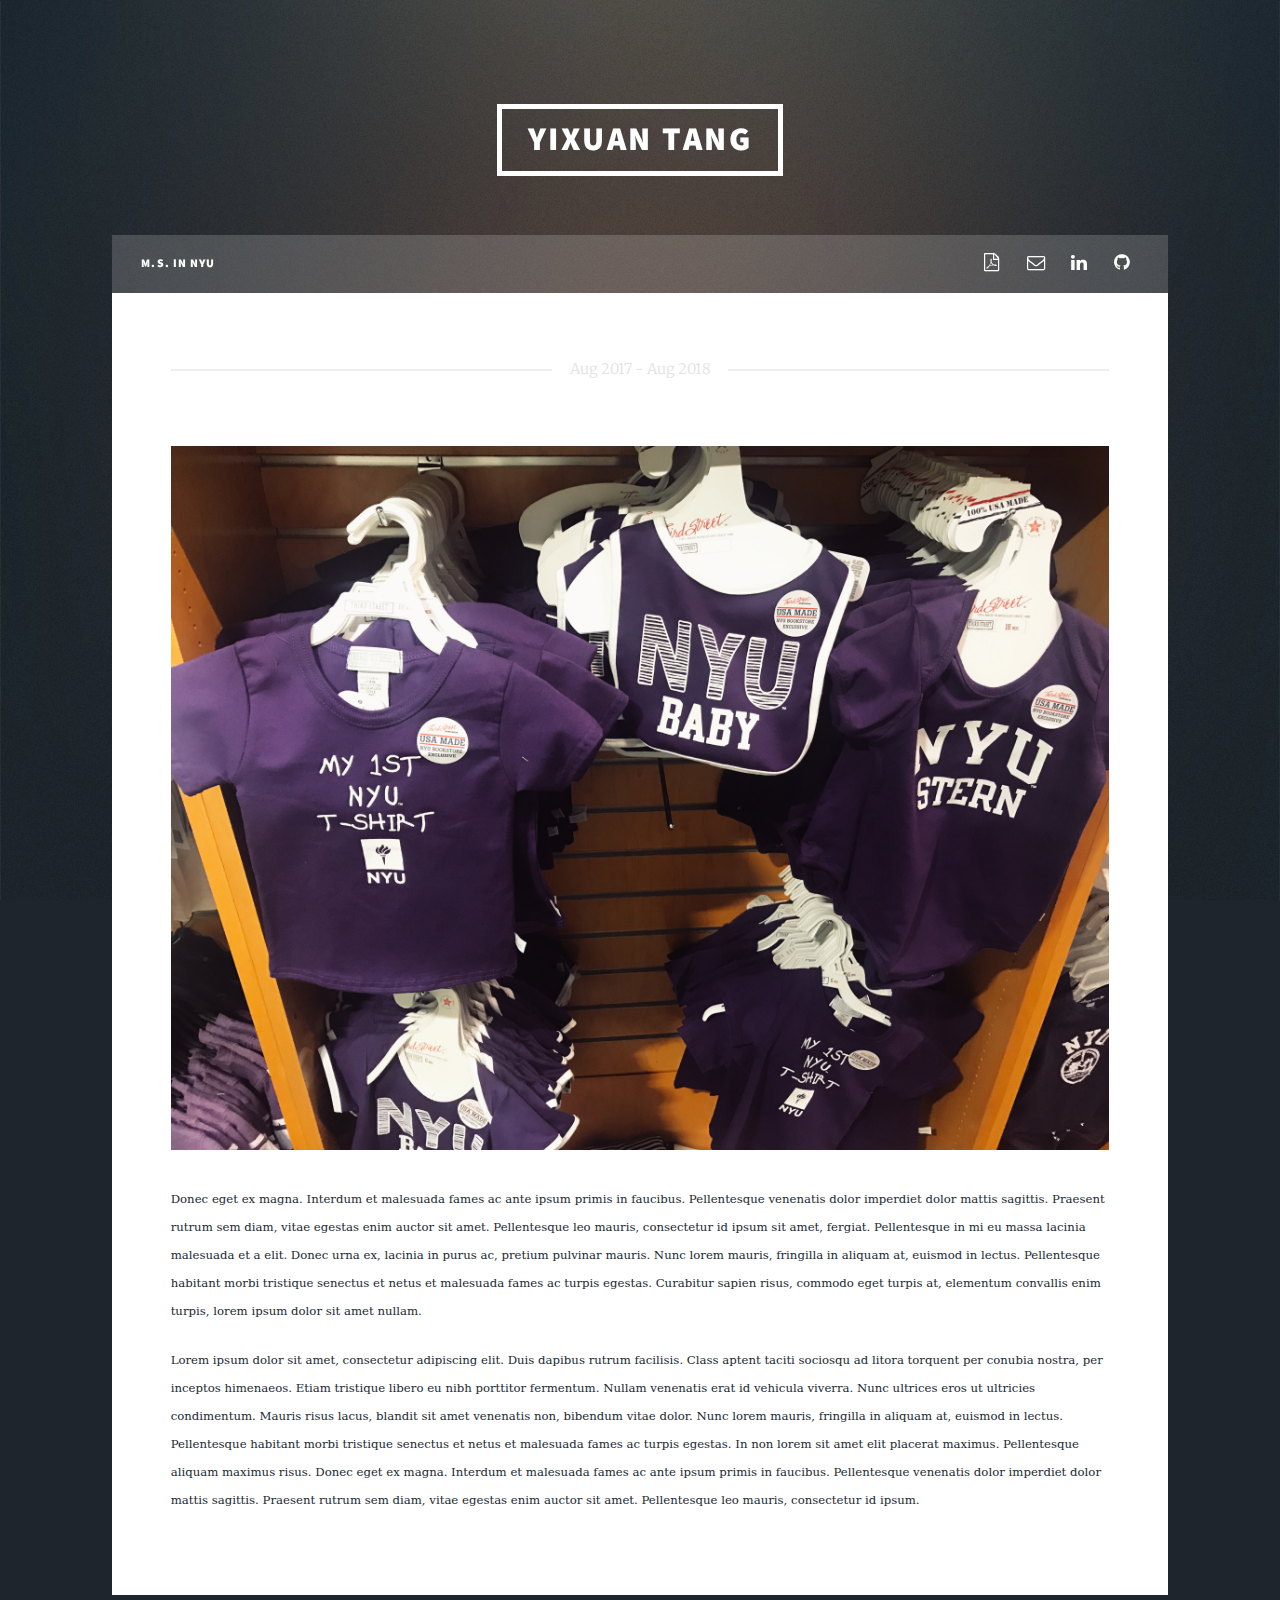
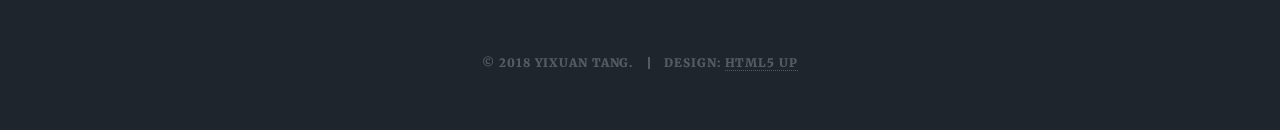
==== generic.html @ 7e92bbf5 "Jun Version Web" ====
<!DOCTYPE HTML>
<!--
	Massively by HTML5 UP
	html5up.net | @ajlkn
	Free for personal and commercial use under the CCA 3.0 license (html5up.net/license)
-->
<html>
	<head>
		<title>TYX MSinNYU Info</title>
		<meta charset="utf-8" />
		<meta name="viewport" content="width=device-width, initial-scale=1, user-scalable=no" />
		<link rel="stylesheet" href="assets/css/main.css" />
		<noscript><link rel="stylesheet" href="assets/css/noscript.css" /></noscript>
	</head>
	<body class="is-preload">

		<!-- Wrapper -->
			<div id="wrapper">

				<!-- Header -->
					<header id="header">
						<a href="index.html" class="logo">YIXUAN TANG</a>
					</header>

				<!-- Nav -->
					<nav id="nav">
						<ul class="links">
							<li><a href="http://cusp.nyu.edu/masters-degree/">M.S. in NYU</a></li>
							<!--http://www.scau.edu.cn-->
						</ul>
						<ul class="icons">
							<li><a href="resume" class="icon fa-file-pdf-o"><span class="label">Resume</span></a></li>
							<li><a href="#" class="icon alt fa-envelope-o"><span class="label">Email</span></a></li>
							<li><a href="#" class="icon alt fa-linkedin"><span class="label">Linkedin</span></a></li>
							<li><a href="#" class="icon alt fa-github"><span class="label">GitHub</span></a></li>
						</ul>
					</nav>

				<!-- Main -->
					<div id="main">

						<!-- Post -->
							<section class="post">
								<header class="major">
									<span class="date">Aug 2017 - Aug 2018</span>
								</header>
								<div class="image main"><img src="images/nyu.jpg" alt="" /></div>
								<p>Donec eget ex magna. Interdum et malesuada fames ac ante ipsum primis in faucibus. Pellentesque venenatis dolor imperdiet dolor mattis sagittis. Praesent rutrum sem diam, vitae egestas enim auctor sit amet. Pellentesque leo mauris, consectetur id ipsum sit amet, fergiat. Pellentesque in mi eu massa lacinia malesuada et a elit. Donec urna ex, lacinia in purus ac, pretium pulvinar mauris. Nunc lorem mauris, fringilla in aliquam at, euismod in lectus. Pellentesque habitant morbi tristique senectus et netus et malesuada fames ac turpis egestas. Curabitur sapien risus, commodo eget turpis at, elementum convallis enim turpis, lorem ipsum dolor sit amet nullam.</p>
								<p>Lorem ipsum dolor sit amet, consectetur adipiscing elit. Duis dapibus rutrum facilisis. Class aptent taciti sociosqu ad litora torquent per conubia nostra, per inceptos himenaeos. Etiam tristique libero eu nibh porttitor fermentum. Nullam venenatis erat id vehicula viverra. Nunc ultrices eros ut ultricies condimentum. Mauris risus lacus, blandit sit amet venenatis non, bibendum vitae dolor. Nunc lorem mauris, fringilla in aliquam at, euismod in lectus. Pellentesque habitant morbi tristique senectus et netus et malesuada fames ac turpis egestas. In non lorem sit amet elit placerat maximus. Pellentesque aliquam maximus risus. Donec eget ex magna. Interdum et malesuada fames ac ante ipsum primis in faucibus. Pellentesque venenatis dolor imperdiet dolor mattis sagittis. Praesent rutrum sem diam, vitae egestas enim auctor sit amet. Pellentesque leo mauris, consectetur id ipsum.</p>
							</section>

					</div>

				<!-- Copyright -->
					<div id="copyright">
						<ul><li>&copy; 2018 Yixuan Tang. </li><li>Design: <a href="https://html5up.net">HTML5 UP</a></li></ul>
					</div>

			</div>

		<!-- Scripts -->
			<script src="assets/js/jquery.min.js"></script>
			<script src="assets/js/jquery.scrollex.min.js"></script>
			<script src="assets/js/jquery.scrolly.min.js"></script>
			<script src="assets/js/browser.min.js"></script>
			<script src="assets/js/breakpoints.min.js"></script>
			<script src="assets/js/util.js"></script>
			<script src="assets/js/main.js"></script>

	</body>
</html>
---- assets/css/main.css ----
@import url(font-awesome.min.css);
@import url("https://fonts.googleapis.com/css?family=Merriweather:300,700,300italic,700italic|Source+Sans+Pro:900");

/*
	Massively by HTML5 UP
	html5up.net | @ajlkn
	Free for personal and commercial use under the CCA 3.0 license (html5up.net/license)
*/

html, body, div, span, applet, object,
iframe, h1, h2, h3, h4, h5, h6, p, blockquote,
pre, a, abbr, acronym, address, big, cite,
code, del, dfn, em, img, ins, kbd, q, s, samp,
small, strike, strong, sub, sup, tt, var, b,
u, i, center, dl, dt, dd, ol, ul, li, fieldset,
form, label, legend, table, caption, tbody,
tfoot, thead, tr, th, td, article, aside,
canvas, details, embed, figure, figcaption,
footer, header, hgroup, menu, nav, output, ruby,
section, summary, time, mark, audio, video {
	margin: 0;
	padding: 0;
	border: 0;
	font-size: 100%;
	font: inherit;
	vertical-align: baseline;}

article, aside, details, figcaption, figure,
footer, header, hgroup, menu, nav, section {
	display: block;}

body {
	line-height: 1;
}

ol, ul {
	list-style: none;
}

blockquote, q {
	quotes: none;
}

	blockquote:before, blockquote:after, q:before, q:after {
		content: '';
		content: none;
	}

table {
	border-collapse: collapse;
	border-spacing: 0;
}

body {
	-webkit-text-size-adjust: none;
}

mark {
	background-color: transparent;
	color: inherit;
}

input::-moz-focus-inner {
	border: 0;
	padding: 0;
}

input, select, textarea {
	-moz-appearance: none;
	-webkit-appearance: none;
	-ms-appearance: none;
	appearance: none;
}

/* Basic */

	@-ms-viewport {
		width: device-width;
	}

	body {
		-ms-overflow-style: scrollbar;
	}

	@media screen and (max-width: 480px) {

		html, body {
			min-width: 320px;
		}

	}

	html {
		box-sizing: border-box;
	}

	*, *:before, *:after {
		box-sizing: inherit;
	}

	body {
		background-color: #1e252d;
	}

		body.is-preload *, body.is-preload *:before, body.is-preload *:after {
			-moz-animation: none !important;
			-webkit-animation: none !important;
			-ms-animation: none !important;
			animation: none !important;
			-moz-transition: none !important;
			-webkit-transition: none !important;
			-ms-transition: none !important;
			transition: none !important;
		}

/* Type */

	html {
		font-size: 16pt;
	}

		@media screen and (max-width: 1680px) {

			html {
				font-size: 12pt;
			}

		}

		@media screen and (max-width: 1280px) {

			html {
				font-size: 11pt;
			}

		}

		@media screen and (max-width: 360px) {

			html {
				font-size: 10pt;
			}

		}

	body {
		color: #212931;
	}

	body, input, select, textarea {
		font-family: "Merriweather", Georgia, serif;
		font-weight: 300;
		font-size: 1rem;
		line-height: 2.375;
	}

	a {
		-moz-transition: color 0.2s ease-in-out, background-color 0.2s ease-in-out, border-color 0.2s ease-in-out, box-shadow 0.2s ease-in-out;
		-webkit-transition: color 0.2s ease-in-out, background-color 0.2s ease-in-out, border-color 0.2s ease-in-out, box-shadow 0.2s ease-in-out;
		-ms-transition: color 0.2s ease-in-out, background-color 0.2s ease-in-out, border-color 0.2s ease-in-out, box-shadow 0.2s ease-in-out;
		transition: color 0.2s ease-in-out, background-color 0.2s ease-in-out, border-color 0.2s ease-in-out, box-shadow 0.2s ease-in-out;
		border-bottom: dotted 1px;
		text-decoration: none;
	}

		a:hover {
			border-bottom-color: transparent;
		}

	strong, b {
		font-weight: 600;
	}

	em, i {
		font-style: italic;
	}

	p {
		text-align: justify;
		margin: 0 0 2rem 0;
	}

	h1, h2, h3, h4, h5, h6 {
		font-family: "Source Sans Pro", Helvetica, sans-serif;
		font-weight: 900;
		line-height: 1.5;
		letter-spacing: 0.075em;
		text-transform: uppercase;
		margin: 0 0 1rem 0;
	}

		h1 a, h2 a, h3 a, h4 a, h5 a, h6 a {
			border-bottom: 0;
			color: inherit;
			text-decoration: none;
		}

	h1 {
		font-size: 4rem;
		line-height: 1.1;
		margin: 0 0 2rem 0;
	}

	h2 {
		font-size: 1.75rem;
		line-height: 1.3;
		margin: 0 0 1.5rem 0;
	}

	h3 {
		font-size: 1.25rem;
		margin: 0 0 1.5rem 0;
	}

	h4 {
		font-size: 1rem;
	}

	h5 {
		font-size: 0.9rem;
	}

	h6 {
		font-size: 0.8rem;
	}
	p{
		font-family: "Droid Serif", "DejaVu Serif", "STIX", serif;
		font-size: 0.8rem;
		margin: 0 0 1.5rem 0;
		text-align: left;


	}
	sub {
		font-size: 0.8rem;
		position: relative;
		top: 0.5rem;
	}

	sup {
		font-size: 0.8rem;
		position: relative;
		top: -0.5rem;
	}

	blockquote {
		border-left: solid 4px;
		font-style: italic;
		margin: 0 0 2rem 0;
		padding: 0.5rem 0 0.5rem 2rem;
	}

	code {
		border: solid 2px;
		font-family: "Courier New", monospace;
		font-size: 0.9rem;
		margin: 0 0.25rem;
		padding: 0.25rem 0.65rem;
	}

	pre {
		-webkit-overflow-scrolling: touch;
		font-family: "Courier New", monospace;
		font-size: 0.9rem;
		margin: 0 0 2rem 0;
	}

		pre code {
			display: block;
			line-height: 1.75;
			padding: 1rem 1.5rem;
			overflow-x: auto;
		}

	hr {
		border: 0;
		border-bottom: solid 2px;
		margin: 3rem 0;
	}

		hr.major {
			margin: 5rem 0;
		}

	.align-left {
		text-align: left;
	}

	.align-center {
		text-align: center;
	}

	.align-right {
		text-align: right;
	}

	input, select, textarea {
		color: #212931;
	}

	a {
		color: #212931;
		border-bottom-color: rgba(33, 41, 49, 0.5);
	}

		a:hover {
			border-bottom-color: transparent;
			color: #18bfef !important;
		}

	strong, b {
		color: #212931;
	}

	h1, h2, h3, h4, h5, h6 {
		color: #212931;
	}

	blockquote {
		border-left-color: #eeeeee;
	}

	code {
		background: rgba(220, 220, 220, 0.25);
		border-color: #eeeeee;
	}

	hr {
		border-bottom-color: #eeeeee;
	}

/* Row */

	.row {
		display: flex;
		flex-wrap: wrap;
		box-sizing: border-box;
		align-items: stretch;
	}

		.row > * {
			box-sizing: border-box;
		}

		.row.gtr-uniform > * > :last-child {
			margin-bottom: 0;
		}

		.row.aln-left {
			justify-content: flex-start;
		}

		.row.aln-center {
			justify-content: center;
		}

		.row.aln-right {
			justify-content: flex-end;
		}

		.row.aln-top {
			align-items: flex-start;
		}

		.row.aln-middle {
			align-items: center;
		}

		.row.aln-bottom {
			align-items: flex-end;
		}

		.row > .imp {
			order: -1;
		}

		.row > .col-1 {
			width: 8.3333333333%;
		}

		.row > .off-1 {
			margin-left: 8.3333333333%;
		}

		.row > .col-2 {
			width: 16.6666666667%;
		}

		.row > .off-2 {
			margin-left: 16.6666666667%;
		}

		.row > .col-3 {
			width: 25%;
		}

		.row > .off-3 {
			margin-left: 25%;
		}

		.row > .col-4 {
			width: 33.3333333333%;
		}

		.row > .off-4 {
			margin-left: 33.3333333333%;
		}

		.row > .col-5 {
			width: 41.6666666667%;
		}

		.row > .off-5 {
			margin-left: 41.6666666667%;
		}

		.row > .col-6 {
			width: 50%;
		}

		.row > .off-6 {
			margin-left: 50%;
		}

		.row > .col-7 {
			width: 58.3333333333%;
		}

		.row > .off-7 {
			margin-left: 58.3333333333%;
		}

		.row > .col-8 {
			width: 66.6666666667%;
		}

		.row > .off-8 {
			margin-left: 66.6666666667%;
		}

		.row > .col-9 {
			width: 75%;
		}

		.row > .off-9 {
			margin-left: 75%;
		}

		.row > .col-10 {
			width: 83.3333333333%;
		}

		.row > .off-10 {
			margin-left: 83.3333333333%;
		}

		.row > .col-11 {
			width: 91.6666666667%;
		}

		.row > .off-11 {
			margin-left: 91.6666666667%;
		}

		.row > .col-12 {
			width: 100%;
		}

		.row > .off-12 {
			margin-left: 100%;
		}

		.row.gtr-0 {
			margin-top: 0;
			margin-left: 0rem;
		}

			.row.gtr-0 > * {
				padding: 0 0 0 0rem;
			}

			.row.gtr-0.gtr-uniform {
				margin-top: 0rem;
			}

				.row.gtr-0.gtr-uniform > * {
					padding-top: 0rem;
				}

		.row.gtr-25 {
			margin-top: 0;
			margin-left: -0.375rem;
		}

			.row.gtr-25 > * {
				padding: 0 0 0 0.375rem;
			}

			.row.gtr-25.gtr-uniform {
				margin-top: -0.375rem;
			}

				.row.gtr-25.gtr-uniform > * {
					padding-top: 0.375rem;
				}

		.row.gtr-50 {
			margin-top: 0;
			margin-left: -0.75rem;
		}

			.row.gtr-50 > * {
				padding: 0 0 0 0.75rem;
			}

			.row.gtr-50.gtr-uniform {
				margin-top: -0.75rem;
			}

				.row.gtr-50.gtr-uniform > * {
					padding-top: 0.75rem;
				}

		.row {
			margin-top: 0;
			margin-left: -1.5rem;
		}

			.row > * {
				padding: 0 0 0 1.5rem;
			}

			.row.gtr-uniform {
				margin-top: -1.5rem;
			}

				.row.gtr-uniform > * {
					padding-top: 1.5rem;
				}

		.row.gtr-150 {
			margin-top: 0;
			margin-left: -2.25rem;
		}

			.row.gtr-150 > * {
				padding: 0 0 0 2.25rem;
			}

			.row.gtr-150.gtr-uniform {
				margin-top: -2.25rem;
			}

				.row.gtr-150.gtr-uniform > * {
					padding-top: 2.25rem;
				}

		.row.gtr-200 {
			margin-top: 0;
			margin-left: -3rem;
		}

			.row.gtr-200 > * {
				padding: 0 0 0 3rem;
			}

			.row.gtr-200.gtr-uniform {
				margin-top: -3rem;
			}

				.row.gtr-200.gtr-uniform > * {
					padding-top: 3rem;
				}

		@media screen and (max-width: 1680px) {

			.row {
				display: flex;
				flex-wrap: wrap;
				box-sizing: border-box;
				align-items: stretch;
			}

				.row > * {
					box-sizing: border-box;
				}

				.row.gtr-uniform > * > :last-child {
					margin-bottom: 0;
				}

				.row.aln-left {
					justify-content: flex-start;
				}

				.row.aln-center {
					justify-content: center;
				}

				.row.aln-right {
					justify-content: flex-end;
				}

				.row.aln-top {
					align-items: flex-start;
				}

				.row.aln-middle {
					align-items: center;
				}

				.row.aln-bottom {
					align-items: flex-end;
				}

				.row > .imp-xlarge {
					order: -1;
				}

				.row > .col-1-xlarge {
					width: 8.3333333333%;
				}

				.row > .off-1-xlarge {
					margin-left: 8.3333333333%;
				}

				.row > .col-2-xlarge {
					width: 16.6666666667%;
				}

				.row > .off-2-xlarge {
					margin-left: 16.6666666667%;
				}

				.row > .col-3-xlarge {
					width: 25%;
				}

				.row > .off-3-xlarge {
					margin-left: 25%;
				}

				.row > .col-4-xlarge {
					width: 33.3333333333%;
				}

				.row > .off-4-xlarge {
					margin-left: 33.3333333333%;
				}

				.row > .col-5-xlarge {
					width: 41.6666666667%;
				}

				.row > .off-5-xlarge {
					margin-left: 41.6666666667%;
				}

				.row > .col-6-xlarge {
					width: 50%;
				}

				.row > .off-6-xlarge {
					margin-left: 50%;
				}

				.row > .col-7-xlarge {
					width: 58.3333333333%;
				}

				.row > .off-7-xlarge {
					margin-left: 58.3333333333%;
				}

				.row > .col-8-xlarge {
					width: 66.6666666667%;
				}

				.row > .off-8-xlarge {
					margin-left: 66.6666666667%;
				}

				.row > .col-9-xlarge {
					width: 75%;
				}

				.row > .off-9-xlarge {
					margin-left: 75%;
				}

				.row > .col-10-xlarge {
					width: 83.3333333333%;
				}

				.row > .off-10-xlarge {
					margin-left: 83.3333333333%;
				}

				.row > .col-11-xlarge {
					width: 91.6666666667%;
				}

				.row > .off-11-xlarge {
					margin-left: 91.6666666667%;
				}

				.row > .col-12-xlarge {
					width: 100%;
				}

				.row > .off-12-xlarge {
					margin-left: 100%;
				}

				.row.gtr-0 {
					margin-top: 0;
					margin-left: 0rem;
				}

					.row.gtr-0 > * {
						padding: 0 0 0 0rem;
					}

					.row.gtr-0.gtr-uniform {
						margin-top: 0rem;
					}

						.row.gtr-0.gtr-uniform > * {
							padding-top: 0rem;
						}

				.row.gtr-25 {
					margin-top: 0;
					margin-left: -0.375rem;
				}

					.row.gtr-25 > * {
						padding: 0 0 0 0.375rem;
					}

					.row.gtr-25.gtr-uniform {
						margin-top: -0.375rem;
					}

						.row.gtr-25.gtr-uniform > * {
							padding-top: 0.375rem;
						}

				.row.gtr-50 {
					margin-top: 0;
					margin-left: -0.75rem;
				}

					.row.gtr-50 > * {
						padding: 0 0 0 0.75rem;
					}

					.row.gtr-50.gtr-uniform {
						margin-top: -0.75rem;
					}

						.row.gtr-50.gtr-uniform > * {
							padding-top: 0.75rem;
						}

				.row {
					margin-top: 0;
					margin-left: -1.5rem;
				}

					.row > * {
						padding: 0 0 0 1.5rem;
					}

					.row.gtr-uniform {
						margin-top: -1.5rem;
					}

						.row.gtr-uniform > * {
							padding-top: 1.5rem;
						}

				.row.gtr-150 {
					margin-top: 0;
					margin-left: -2.25rem;
				}

					.row.gtr-150 > * {
						padding: 0 0 0 2.25rem;
					}

					.row.gtr-150.gtr-uniform {
						margin-top: -2.25rem;
					}

						.row.gtr-150.gtr-uniform > * {
							padding-top: 2.25rem;
						}

				.row.gtr-200 {
					margin-top: 0;
					margin-left: -3rem;
				}

					.row.gtr-200 > * {
						padding: 0 0 0 3rem;
					}

					.row.gtr-200.gtr-uniform {
						margin-top: -3rem;
					}

						.row.gtr-200.gtr-uniform > * {
							padding-top: 3rem;
						}

		}

		@media screen and (max-width: 1280px) {

			.row {
				display: flex;
				flex-wrap: wrap;
				box-sizing: border-box;
				align-items: stretch;
			}

				.row > * {
					box-sizing: border-box;
				}

				.row.gtr-uniform > * > :last-child {
					margin-bottom: 0;
				}

				.row.aln-left {
					justify-content: flex-start;
				}

				.row.aln-center {
					justify-content: center;
				}

				.row.aln-right {
					justify-content: flex-end;
				}

				.row.aln-top {
					align-items: flex-start;
				}

				.row.aln-middle {
					align-items: center;
				}

				.row.aln-bottom {
					align-items: flex-end;
				}

				.row > .imp-large {
					order: -1;
				}

				.row > .col-1-large {
					width: 8.3333333333%;
				}

				.row > .off-1-large {
					margin-left: 8.3333333333%;
				}

				.row > .col-2-large {
					width: 16.6666666667%;
				}

				.row > .off-2-large {
					margin-left: 16.6666666667%;
				}

				.row > .col-3-large {
					width: 25%;
				}

				.row > .off-3-large {
					margin-left: 25%;
				}

				.row > .col-4-large {
					width: 33.3333333333%;
				}

				.row > .off-4-large {
					margin-left: 33.3333333333%;
				}

				.row > .col-5-large {
					width: 41.6666666667%;
				}

				.row > .off-5-large {
					margin-left: 41.6666666667%;
				}

				.row > .col-6-large {
					width: 50%;
				}

				.row > .off-6-large {
					margin-left: 50%;
				}

				.row > .col-7-large {
					width: 58.3333333333%;
				}

				.row > .off-7-large {
					margin-left: 58.3333333333%;
				}

				.row > .col-8-large {
					width: 66.6666666667%;
				}

				.row > .off-8-large {
					margin-left: 66.6666666667%;
				}

				.row > .col-9-large {
					width: 75%;
				}

				.row > .off-9-large {
					margin-left: 75%;
				}

				.row > .col-10-large {
					width: 83.3333333333%;
				}

				.row > .off-10-large {
					margin-left: 83.3333333333%;
				}

				.row > .col-11-large {
					width: 91.6666666667%;
				}

				.row > .off-11-large {
					margin-left: 91.6666666667%;
				}

				.row > .col-12-large {
					width: 100%;
				}

				.row > .off-12-large {
					margin-left: 100%;
				}

				.row.gtr-0 {
					margin-top: 0;
					margin-left: 0rem;
				}

					.row.gtr-0 > * {
						padding: 0 0 0 0rem;
					}

					.row.gtr-0.gtr-uniform {
						margin-top: 0rem;
					}

						.row.gtr-0.gtr-uniform > * {
							padding-top: 0rem;
						}

				.row.gtr-25 {
					margin-top: 0;
					margin-left: -0.375rem;
				}

					.row.gtr-25 > * {
						padding: 0 0 0 0.375rem;
					}

					.row.gtr-25.gtr-uniform {
						margin-top: -0.375rem;
					}

						.row.gtr-25.gtr-uniform > * {
							padding-top: 0.375rem;
						}

				.row.gtr-50 {
					margin-top: 0;
					margin-left: -0.75rem;
				}

					.row.gtr-50 > * {
						padding: 0 0 0 0.75rem;
					}

					.row.gtr-50.gtr-uniform {
						margin-top: -0.75rem;
					}

						.row.gtr-50.gtr-uniform > * {
							padding-top: 0.75rem;
						}

				.row {
					margin-top: 0;
					margin-left: -1.5rem;
				}

					.row > * {
						padding: 0 0 0 1.5rem;
					}

					.row.gtr-uniform {
						margin-top: -1.5rem;
					}

						.row.gtr-uniform > * {
							padding-top: 1.5rem;
						}

				.row.gtr-150 {
					margin-top: 0;
					margin-left: -2.25rem;
				}

					.row.gtr-150 > * {
						padding: 0 0 0 2.25rem;
					}

					.row.gtr-150.gtr-uniform {
						margin-top: -2.25rem;
					}

						.row.gtr-150.gtr-uniform > * {
							padding-top: 2.25rem;
						}

				.row.gtr-200 {
					margin-top: 0;
					margin-left: -3rem;
				}

					.row.gtr-200 > * {
						padding: 0 0 0 3rem;
					}

					.row.gtr-200.gtr-uniform {
						margin-top: -3rem;
					}

						.row.gtr-200.gtr-uniform > * {
							padding-top: 3rem;
						}

		}

		@media screen and (max-width: 980px) {

			.row {
				display: flex;
				flex-wrap: wrap;
				box-sizing: border-box;
				align-items: stretch;
			}

				.row > * {
					box-sizing: border-box;
				}

				.row.gtr-uniform > * > :last-child {
					margin-bottom: 0;
				}

				.row.aln-left {
					justify-content: flex-start;
				}

				.row.aln-center {
					justify-content: center;
				}

				.row.aln-right {
					justify-content: flex-end;
				}

				.row.aln-top {
					align-items: flex-start;
				}

				.row.aln-middle {
					align-items: center;
				}

				.row.aln-bottom {
					align-items: flex-end;
				}

				.row > .imp-medium {
					order: -1;
				}

				.row > .col-1-medium {
					width: 8.3333333333%;
				}

				.row > .off-1-medium {
					margin-left: 8.3333333333%;
				}

				.row > .col-2-medium {
					width: 16.6666666667%;
				}

				.row > .off-2-medium {
					margin-left: 16.6666666667%;
				}

				.row > .col-3-medium {
					width: 25%;
				}

				.row > .off-3-medium {
					margin-left: 25%;
				}

				.row > .col-4-medium {
					width: 33.3333333333%;
				}

				.row > .off-4-medium {
					margin-left: 33.3333333333%;
				}

				.row > .col-5-medium {
					width: 41.6666666667%;
				}

				.row > .off-5-medium {
					margin-left: 41.6666666667%;
				}

				.row > .col-6-medium {
					width: 50%;
				}

				.row > .off-6-medium {
					margin-left: 50%;
				}

				.row > .col-7-medium {
					width: 58.3333333333%;
				}

				.row > .off-7-medium {
					margin-left: 58.3333333333%;
				}

				.row > .col-8-medium {
					width: 66.6666666667%;
				}

				.row > .off-8-medium {
					margin-left: 66.6666666667%;
				}

				.row > .col-9-medium {
					width: 75%;
				}

				.row > .off-9-medium {
					margin-left: 75%;
				}

				.row > .col-10-medium {
					width: 83.3333333333%;
				}

				.row > .off-10-medium {
					margin-left: 83.3333333333%;
				}

				.row > .col-11-medium {
					width: 91.6666666667%;
				}

				.row > .off-11-medium {
					margin-left: 91.6666666667%;
				}

				.row > .col-12-medium {
					width: 100%;
				}

				.row > .off-12-medium {
					margin-left: 100%;
				}

				.row.gtr-0 {
					margin-top: 0;
					margin-left: 0rem;
				}

					.row.gtr-0 > * {
						padding: 0 0 0 0rem;
					}

					.row.gtr-0.gtr-uniform {
						margin-top: 0rem;
					}

						.row.gtr-0.gtr-uniform > * {
							padding-top: 0rem;
						}

				.row.gtr-25 {
					margin-top: 0;
					margin-left: -0.375rem;
				}

					.row.gtr-25 > * {
						padding: 0 0 0 0.375rem;
					}

					.row.gtr-25.gtr-uniform {
						margin-top: -0.375rem;
					}

						.row.gtr-25.gtr-uniform > * {
							padding-top: 0.375rem;
						}

				.row.gtr-50 {
					margin-top: 0;
					margin-left: -0.75rem;
				}

					.row.gtr-50 > * {
						padding: 0 0 0 0.75rem;
					}

					.row.gtr-50.gtr-uniform {
						margin-top: -0.75rem;
					}

						.row.gtr-50.gtr-uniform > * {
							padding-top: 0.75rem;
						}

				.row {
					margin-top: 0;
					margin-left: -1.5rem;
				}

					.row > * {
						padding: 0 0 0 1.5rem;
					}

					.row.gtr-uniform {
						margin-top: -1.5rem;
					}

						.row.gtr-uniform > * {
							padding-top: 1.5rem;
						}

				.row.gtr-150 {
					margin-top: 0;
					margin-left: -2.25rem;
				}

					.row.gtr-150 > * {
						padding: 0 0 0 2.25rem;
					}

					.row.gtr-150.gtr-uniform {
						margin-top: -2.25rem;
					}

						.row.gtr-150.gtr-uniform > * {
							padding-top: 2.25rem;
						}

				.row.gtr-200 {
					margin-top: 0;
					margin-left: -3rem;
				}

					.row.gtr-200 > * {
						padding: 0 0 0 3rem;
					}

					.row.gtr-200.gtr-uniform {
						margin-top: -3rem;
					}

						.row.gtr-200.gtr-uniform > * {
							padding-top: 3rem;
						}

		}

		@media screen and (max-width: 736px) {

			.row {
				display: flex;
				flex-wrap: wrap;
				box-sizing: border-box;
				align-items: stretch;
			}

				.row > * {
					box-sizing: border-box;
				}

				.row.gtr-uniform > * > :last-child {
					margin-bottom: 0;
				}

				.row.aln-left {
					justify-content: flex-start;
				}

				.row.aln-center {
					justify-content: center;
				}

				.row.aln-right {
					justify-content: flex-end;
				}

				.row.aln-top {
					align-items: flex-start;
				}

				.row.aln-middle {
					align-items: center;
				}

				.row.aln-bottom {
					align-items: flex-end;
				}

				.row > .imp-small {
					order: -1;
				}

				.row > .col-1-small {
					width: 8.3333333333%;
				}

				.row > .off-1-small {
					margin-left: 8.3333333333%;
				}

				.row > .col-2-small {
					width: 16.6666666667%;
				}

				.row > .off-2-small {
					margin-left: 16.6666666667%;
				}

				.row > .col-3-small {
					width: 25%;
				}

				.row > .off-3-small {
					margin-left: 25%;
				}

				.row > .col-4-small {
					width: 33.3333333333%;
				}

				.row > .off-4-small {
					margin-left: 33.3333333333%;
				}

				.row > .col-5-small {
					width: 41.6666666667%;
				}

				.row > .off-5-small {
					margin-left: 41.6666666667%;
				}

				.row > .col-6-small {
					width: 50%;
				}

				.row > .off-6-small {
					margin-left: 50%;
				}

				.row > .col-7-small {
					width: 58.3333333333%;
				}

				.row > .off-7-small {
					margin-left: 58.3333333333%;
				}

				.row > .col-8-small {
					width: 66.6666666667%;
				}

				.row > .off-8-small {
					margin-left: 66.6666666667%;
				}

				.row > .col-9-small {
					width: 75%;
				}

				.row > .off-9-small {
					margin-left: 75%;
				}

				.row > .col-10-small {
					width: 83.3333333333%;
				}

				.row > .off-10-small {
					margin-left: 83.3333333333%;
				}

				.row > .col-11-small {
					width: 91.6666666667%;
				}

				.row > .off-11-small {
					margin-left: 91.6666666667%;
				}

				.row > .col-12-small {
					width: 100%;
				}

				.row > .off-12-small {
					margin-left: 100%;
				}

				.row.gtr-0 {
					margin-top: 0;
					margin-left: 0rem;
				}

					.row.gtr-0 > * {
						padding: 0 0 0 0rem;
					}

					.row.gtr-0.gtr-uniform {
						margin-top: 0rem;
					}

						.row.gtr-0.gtr-uniform > * {
							padding-top: 0rem;
						}

				.row.gtr-25 {
					margin-top: 0;
					margin-left: -0.375rem;
				}

					.row.gtr-25 > * {
						padding: 0 0 0 0.375rem;
					}

					.row.gtr-25.gtr-uniform {
						margin-top: -0.375rem;
					}

						.row.gtr-25.gtr-uniform > * {
							padding-top: 0.375rem;
						}

				.row.gtr-50 {
					margin-top: 0;
					margin-left: -0.75rem;
				}

					.row.gtr-50 > * {
						padding: 0 0 0 0.75rem;
					}

					.row.gtr-50.gtr-uniform {
						margin-top: -0.75rem;
					}

						.row.gtr-50.gtr-uniform > * {
							padding-top: 0.75rem;
						}

				.row {
					margin-top: 0;
					margin-left: -1.5rem;
				}

					.row > * {
						padding: 0 0 0 1.5rem;
					}

					.row.gtr-uniform {
						margin-top: -1.5rem;
					}

						.row.gtr-uniform > * {
							padding-top: 1.5rem;
						}

				.row.gtr-150 {
					margin-top: 0;
					margin-left: -2.25rem;
				}

					.row.gtr-150 > * {
						padding: 0 0 0 2.25rem;
					}

					.row.gtr-150.gtr-uniform {
						margin-top: -2.25rem;
					}

						.row.gtr-150.gtr-uniform > * {
							padding-top: 2.25rem;
						}

				.row.gtr-200 {
					margin-top: 0;
					margin-left: -3rem;
				}

					.row.gtr-200 > * {
						padding: 0 0 0 3rem;
					}

					.row.gtr-200.gtr-uniform {
						margin-top: -3rem;
					}

						.row.gtr-200.gtr-uniform > * {
							padding-top: 3rem;
						}

		}

		@media screen and (max-width: 480px) {

			.row {
				display: flex;
				flex-wrap: wrap;
				box-sizing: border-box;
				align-items: stretch;
			}

				.row > * {
					box-sizing: border-box;
				}

				.row.gtr-uniform > * > :last-child {
					margin-bottom: 0;
				}

				.row.aln-left {
					justify-content: flex-start;
				}

				.row.aln-center {
					justify-content: center;
				}

				.row.aln-right {
					justify-content: flex-end;
				}

				.row.aln-top {
					align-items: flex-start;
				}

				.row.aln-middle {
					align-items: center;
				}

				.row.aln-bottom {
					align-items: flex-end;
				}

				.row > .imp-xsmall {
					order: -1;
				}

				.row > .col-1-xsmall {
					width: 8.3333333333%;
				}

				.row > .off-1-xsmall {
					margin-left: 8.3333333333%;
				}

				.row > .col-2-xsmall {
					width: 16.6666666667%;
				}

				.row > .off-2-xsmall {
					margin-left: 16.6666666667%;
				}

				.row > .col-3-xsmall {
					width: 25%;
				}

				.row > .off-3-xsmall {
					margin-left: 25%;
				}

				.row > .col-4-xsmall {
					width: 33.3333333333%;
				}

				.row > .off-4-xsmall {
					margin-left: 33.3333333333%;
				}

				.row > .col-5-xsmall {
					width: 41.6666666667%;
				}

				.row > .off-5-xsmall {
					margin-left: 41.6666666667%;
				}

				.row > .col-6-xsmall {
					width: 50%;
				}

				.row > .off-6-xsmall {
					margin-left: 50%;
				}

				.row > .col-7-xsmall {
					width: 58.3333333333%;
				}

				.row > .off-7-xsmall {
					margin-left: 58.3333333333%;
				}

				.row > .col-8-xsmall {
					width: 66.6666666667%;
				}

				.row > .off-8-xsmall {
					margin-left: 66.6666666667%;
				}

				.row > .col-9-xsmall {
					width: 75%;
				}

				.row > .off-9-xsmall {
					margin-left: 75%;
				}

				.row > .col-10-xsmall {
					width: 83.3333333333%;
				}

				.row > .off-10-xsmall {
					margin-left: 83.3333333333%;
				}

				.row > .col-11-xsmall {
					width: 91.6666666667%;
				}

				.row > .off-11-xsmall {
					margin-left: 91.6666666667%;
				}

				.row > .col-12-xsmall {
					width: 100%;
				}

				.row > .off-12-xsmall {
					margin-left: 100%;
				}

				.row.gtr-0 {
					margin-top: 0;
					margin-left: 0rem;
				}

					.row.gtr-0 > * {
						padding: 0 0 0 0rem;
					}

					.row.gtr-0.gtr-uniform {
						margin-top: 0rem;
					}

						.row.gtr-0.gtr-uniform > * {
							padding-top: 0rem;
						}

				.row.gtr-25 {
					margin-top: 0;
					margin-left: -0.375rem;
				}

					.row.gtr-25 > * {
						padding: 0 0 0 0.375rem;
					}

					.row.gtr-25.gtr-uniform {
						margin-top: -0.375rem;
					}

						.row.gtr-25.gtr-uniform > * {
							padding-top: 0.375rem;
						}

				.row.gtr-50 {
					margin-top: 0;
					margin-left: -0.75rem;
				}

					.row.gtr-50 > * {
						padding: 0 0 0 0.75rem;
					}

					.row.gtr-50.gtr-uniform {
						margin-top: -0.75rem;
					}

						.row.gtr-50.gtr-uniform > * {
							padding-top: 0.75rem;
						}

				.row {
					margin-top: 0;
					margin-left: -1.5rem;
				}

					.row > * {
						padding: 0 0 0 1.5rem;
					}

					.row.gtr-uniform {
						margin-top: -1.5rem;
					}

						.row.gtr-uniform > * {
							padding-top: 1.5rem;
						}

				.row.gtr-150 {
					margin-top: 0;
					margin-left: -2.25rem;
				}

					.row.gtr-150 > * {
						padding: 0 0 0 2.25rem;
					}

					.row.gtr-150.gtr-uniform {
						margin-top: -2.25rem;
					}

						.row.gtr-150.gtr-uniform > * {
							padding-top: 2.25rem;
						}

				.row.gtr-200 {
					margin-top: 0;
					margin-left: -3rem;
				}

					.row.gtr-200 > * {
						padding: 0 0 0 3rem;
					}

					.row.gtr-200.gtr-uniform {
						margin-top: -3rem;
					}

						.row.gtr-200.gtr-uniform > * {
							padding-top: 3rem;
						}

		}

		@media screen and (max-width: 360px) {

			.row {
				display: flex;
				flex-wrap: wrap;
				box-sizing: border-box;
				align-items: stretch;
			}

				.row > * {
					box-sizing: border-box;
				}

				.row.gtr-uniform > * > :last-child {
					margin-bottom: 0;
				}

				.row.aln-left {
					justify-content: flex-start;
				}

				.row.aln-center {
					justify-content: center;
				}

				.row.aln-right {
					justify-content: flex-end;
				}

				.row.aln-top {
					align-items: flex-start;
				}

				.row.aln-middle {
					align-items: center;
				}

				.row.aln-bottom {
					align-items: flex-end;
				}

				.row > .imp-xxsmall {
					order: -1;
				}

				.row > .col-1-xxsmall {
					width: 8.3333333333%;
				}

				.row > .off-1-xxsmall {
					margin-left: 8.3333333333%;
				}

				.row > .col-2-xxsmall {
					width: 16.6666666667%;
				}

				.row > .off-2-xxsmall {
					margin-left: 16.6666666667%;
				}

				.row > .col-3-xxsmall {
					width: 25%;
				}

				.row > .off-3-xxsmall {
					margin-left: 25%;
				}

				.row > .col-4-xxsmall {
					width: 33.3333333333%;
				}

				.row > .off-4-xxsmall {
					margin-left: 33.3333333333%;
				}

				.row > .col-5-xxsmall {
					width: 41.6666666667%;
				}

				.row > .off-5-xxsmall {
					margin-left: 41.6666666667%;
				}

				.row > .col-6-xxsmall {
					width: 50%;
				}

				.row > .off-6-xxsmall {
					margin-left: 50%;
				}

				.row > .col-7-xxsmall {
					width: 58.3333333333%;
				}

				.row > .off-7-xxsmall {
					margin-left: 58.3333333333%;
				}

				.row > .col-8-xxsmall {
					width: 66.6666666667%;
				}

				.row > .off-8-xxsmall {
					margin-left: 66.6666666667%;
				}

				.row > .col-9-xxsmall {
					width: 75%;
				}

				.row > .off-9-xxsmall {
					margin-left: 75%;
				}

				.row > .col-10-xxsmall {
					width: 83.3333333333%;
				}

				.row > .off-10-xxsmall {
					margin-left: 83.3333333333%;
				}

				.row > .col-11-xxsmall {
					width: 91.6666666667%;
				}

				.row > .off-11-xxsmall {
					margin-left: 91.6666666667%;
				}

				.row > .col-12-xxsmall {
					width: 100%;
				}

				.row > .off-12-xxsmall {
					margin-left: 100%;
				}

				.row.gtr-0 {
					margin-top: 0;
					margin-left: 0rem;
				}

					.row.gtr-0 > * {
						padding: 0 0 0 0rem;
					}

					.row.gtr-0.gtr-uniform {
						margin-top: 0rem;
					}

						.row.gtr-0.gtr-uniform > * {
							padding-top: 0rem;
						}

				.row.gtr-25 {
					margin-top: 0;
					margin-left: -0.375rem;
				}

					.row.gtr-25 > * {
						padding: 0 0 0 0.375rem;
					}

					.row.gtr-25.gtr-uniform {
						margin-top: -0.375rem;
					}

						.row.gtr-25.gtr-uniform > * {
							padding-top: 0.375rem;
						}

				.row.gtr-50 {
					margin-top: 0;
					margin-left: -0.75rem;
				}

					.row.gtr-50 > * {
						padding: 0 0 0 0.75rem;
					}

					.row.gtr-50.gtr-uniform {
						margin-top: -0.75rem;
					}

						.row.gtr-50.gtr-uniform > * {
							padding-top: 0.75rem;
						}

				.row {
					margin-top: 0;
					margin-left: -1.5rem;
				}

					.row > * {
						padding: 0 0 0 1.5rem;
					}

					.row.gtr-uniform {
						margin-top: -1.5rem;
					}

						.row.gtr-uniform > * {
							padding-top: 1.5rem;
						}

				.row.gtr-150 {
					margin-top: 0;
					margin-left: -2.25rem;
				}

					.row.gtr-150 > * {
						padding: 0 0 0 2.25rem;
					}

					.row.gtr-150.gtr-uniform {
						margin-top: -2.25rem;
					}

						.row.gtr-150.gtr-uniform > * {
							padding-top: 2.25rem;
						}

				.row.gtr-200 {
					margin-top: 0;
					margin-left: -3rem;
				}

					.row.gtr-200 > * {
						padding: 0 0 0 3rem;
					}

					.row.gtr-200.gtr-uniform {
						margin-top: -3rem;
					}

						.row.gtr-200.gtr-uniform > * {
							padding-top: 3rem;
						}

		}

/* Box */

	.box {
		border: solid 2px;
		margin-bottom: 2rem;
		padding: 1.5rem;
	}

		.box > :last-child,
		.box > :last-child > :last-child,
		.box > :last-child > :last-child > :last-child {
			margin-bottom: 0;
		}

		.box.alt {
			border: 0;
			border-radius: 0;
			padding: 0;
		}

	.box {
		border-color: #eeeeee;
	}

/* Button */

	input[type="submit"],
	input[type="reset"],
	input[type="button"],
	button,
	.button {
		-moz-appearance: none;
		-webkit-appearance: none;
		-ms-appearance: none;
		appearance: none;
		-moz-transition: background-color 0.2s ease-in-out, box-shadow 0.2s ease-in-out, color 0.2s ease-in-out;
		-webkit-transition: background-color 0.2s ease-in-out, box-shadow 0.2s ease-in-out, color 0.2s ease-in-out;
		-ms-transition: background-color 0.2s ease-in-out, box-shadow 0.2s ease-in-out, color 0.2s ease-in-out;
		transition: background-color 0.2s ease-in-out, box-shadow 0.2s ease-in-out, color 0.2s ease-in-out;
		border: 0;
		border-radius: 0;
		cursor: pointer;
		display: inline-block;
		font-family: "Source Sans Pro", Helvetica, sans-serif;
		font-size: 0.8rem;
		font-weight: 900;
		letter-spacing: 0.075em;
		height: 3rem;
		line-height: 3rem;
		padding: 0 2rem;
		text-align: center;
		text-decoration: none;
		text-transform: uppercase;
		white-space: nowrap;
	}

		input[type="submit"].icon:before,
		input[type="reset"].icon:before,
		input[type="button"].icon:before,
		button.icon:before,
		.button.icon:before {
			margin-right: 0.5rem;
		}

		input[type="submit"].icon.solo,
		input[type="reset"].icon.solo,
		input[type="button"].icon.solo,
		button.icon.solo,
		.button.icon.solo {
			position: relative;
			width: 4rem;
			height: 4rem;
			line-height: 4rem;
			border-radius: 4rem;
			text-indent: 4rem;
			overflow: hidden;
			padding: 0;
			white-space: nowrap;
		}

			input[type="submit"].icon.solo:before,
			input[type="reset"].icon.solo:before,
			input[type="button"].icon.solo:before,
			button.icon.solo:before,
			.button.icon.solo:before {
				position: absolute;
				display: block;
				top: 0;
				left: 0;
				width: inherit;
				height: inherit;
				line-height: inherit;
				font-size: 1.25rem;
				margin-right: 0;
				text-align: center;
				text-indent: 0;
			}

		input[type="submit"].fit,
		input[type="reset"].fit,
		input[type="button"].fit,
		button.fit,
		.button.fit {
			width: 100%;
		}

		input[type="submit"].small,
		input[type="reset"].small,
		input[type="button"].small,
		button.small,
		.button.small {
			font-size: 0.7rem;
			height: 2.5rem;
			line-height: 2.5rem;
			padding: 0 1.5rem;
		}

		input[type="submit"].large,
		input[type="reset"].large,
		input[type="button"].large,
		button.large,
		.button.large {
			font-size: 0.9rem;
			height: 3.5rem;
			line-height: 3.5rem;
			padding: 0 2.75rem;
		}

		@media screen and (max-width: 980px) {

			input[type="submit"],
			input[type="reset"],
			input[type="button"],
			button,
			.button {
				font-size: 0.9rem;
				height: 3.25rem;
				line-height: 3.25rem;
			}

				input[type="submit"].large,
				input[type="reset"].large,
				input[type="button"].large,
				button.large,
				.button.large {
					font-size: 1rem;
					height: 3.75rem;
					line-height: 3.75rem;
				}

		}

		input[type="submit"].disabled, input[type="submit"]:disabled,
		input[type="reset"].disabled,
		input[type="reset"]:disabled,
		input[type="button"].disabled,
		input[type="button"]:disabled,
		button.disabled,
		button:disabled,
		.button.disabled,
		.button:disabled {
			pointer-events: none;
			opacity: 0.25;
		}

	input[type="submit"],
	input[type="reset"],
	input[type="button"],
	button,
	.button {
		background-color: transparent;
		box-shadow: inset 0 0 0 2px #212931;
		color: #212931 !important;
	}

		input[type="submit"]:hover,
		input[type="reset"]:hover,
		input[type="button"]:hover,
		button:hover,
		.button:hover {
			box-shadow: inset 0 0 0 2px #18bfef;
			color: #18bfef !important;
		}

		input[type="submit"].primary,
		input[type="reset"].primary,
		input[type="button"].primary,
		button.primary,
		.button.primary {
			background-color: #212931;
			box-shadow: none;
			color: #ffffff !important;
		}

			input[type="submit"].primary:hover,
			input[type="reset"].primary:hover,
			input[type="button"].primary:hover,
			button.primary:hover,
			.button.primary:hover {
				background-color: #18bfef;
			}

/* Form */

	form {
		margin: 0 0 2rem 0;
	}

		form > :last-child {
			margin-bottom: 0;
		}

		form > .fields {
			display: -moz-flex;
			display: -webkit-flex;
			display: -ms-flex;
			display: flex;
			-moz-flex-wrap: wrap;
			-webkit-flex-wrap: wrap;
			-ms-flex-wrap: wrap;
			flex-wrap: wrap;
			width: calc(100% + 3rem);
			margin: -1.5rem 0 2rem -1.5rem;
		}

			form > .fields > .field {
				-moz-flex-grow: 0;
				-webkit-flex-grow: 0;
				-ms-flex-grow: 0;
				flex-grow: 0;
				-moz-flex-shrink: 0;
				-webkit-flex-shrink: 0;
				-ms-flex-shrink: 0;
				flex-shrink: 0;
				padding: 1.5rem 0 0 1.5rem;
				width: calc(100% - 1.5rem);
			}

				form > .fields > .field.half {
					width: calc(50% - 0.75rem);
				}

				form > .fields > .field.third {
					width: calc(100%/3 - 0.5rem);
				}

				form > .fields > .field.quarter {
					width: calc(25% - 0.375rem);
				}

		@media screen and (max-width: 480px) {

			form > .fields {
				width: calc(100% + 3rem);
				margin: -1.5rem 0 2rem -1.5rem;
			}

				form > .fields > .field {
					padding: 1.5rem 0 0 1.5rem;
					width: calc(100% - 1.5rem);
				}

					form > .fields > .field.half {
						width: calc(100% - 1.5rem);
					}

					form > .fields > .field.third {
						width: calc(100% - 1.5rem);
					}

					form > .fields > .field.quarter {
						width: calc(100% - 1.5rem);
					}

		}

	label {
		display: block;
		font-family: "Source Sans Pro", Helvetica, sans-serif;
		font-weight: 900;
		line-height: 1.5;
		letter-spacing: 0.075em;
		font-size: 0.8rem;
		text-transform: uppercase;
		margin: 0 0 0.75rem 0;
	}

		@media screen and (max-width: 980px) {

			label {
				font-size: 0.9rem;
			}

		}

	input[type="text"],
	input[type="password"],
	input[type="email"],
	select,
	textarea {
		-moz-appearance: none;
		-webkit-appearance: none;
		-ms-appearance: none;
		appearance: none;
		background: transparent;
		border-radius: 0;
		border: solid 2px;
		color: inherit;
		display: block;
		outline: 0;
		padding: 0 1rem;
		text-decoration: none;
		width: 100%;
	}

		input[type="text"]:invalid,
		input[type="password"]:invalid,
		input[type="email"]:invalid,
		select:invalid,
		textarea:invalid {
			box-shadow: none;
		}

	select {
		background-size: 1.25rem;
		background-repeat: no-repeat;
		background-position: calc(100% - 1rem) center;
		height: 3rem;
		padding-right: 3rem;
		text-overflow: ellipsis;
	}

		select:focus::-ms-value {
			background-color: transparent;
		}

		select::-ms-expand {
			display: none;
		}

	input[type="text"],
	input[type="password"],
	input[type="email"],
	select {
		height: 3rem;
	}

	textarea {
		padding: 0.75rem 1rem;
	}

	input[type="checkbox"],
	input[type="radio"] {
		-moz-appearance: none;
		-webkit-appearance: none;
		-ms-appearance: none;
		appearance: none;
		display: block;
		float: left;
		margin-right: -2rem;
		opacity: 0;
		width: 1rem;
		z-index: -1;
	}

		input[type="checkbox"] + label,
		input[type="radio"] + label {
			text-decoration: none;
			cursor: pointer;
			display: inline-block;
			font-size: 1rem;
			letter-spacing: 0;
			font-family: "Merriweather", Georgia, serif;
			text-transform: none;
			font-weight: 300;
			padding-left: 2.8rem;
			padding-right: 1rem;
			position: relative;
		}

			input[type="checkbox"] + label:before,
			input[type="radio"] + label:before {
				-moz-osx-font-smoothing: grayscale;
				-webkit-font-smoothing: antialiased;
				font-family: FontAwesome;
				font-style: normal;
				font-weight: normal;
				text-transform: none !important;
			}

			input[type="checkbox"] + label:before,
			input[type="radio"] + label:before {
				border-radius: 0;
				border: solid 2px;
				content: '';
				display: inline-block;
				height: 1.8rem;
				left: 0;
				line-height: 1.725rem;
				position: absolute;
				text-align: center;
				top: -0.125rem;
				width: 1.8rem;
			}

		input[type="checkbox"]:checked + label:before,
		input[type="radio"]:checked + label:before {
			content: '\f00c';
		}

	input[type="checkbox"] + label:before {
		border-radius: 0;
	}

	input[type="radio"] + label:before {
		border-radius: 100%;
	}

	::-webkit-input-placeholder {
		opacity: 1.0;
	}

	:-moz-placeholder {
		opacity: 1.0;
	}

	::-moz-placeholder {
		opacity: 1.0;
	}

	:-ms-input-placeholder {
		opacity: 1.0;
	}

	label {
		color: #212931;
	}

	input[type="text"],
	input[type="password"],
	input[type="email"],
	select,
	textarea {
		border-color: #eeeeee;
	}

		input[type="text"]:focus,
		input[type="password"]:focus,
		input[type="email"]:focus,
		select:focus,
		textarea:focus {
			border-color: #18bfef;
		}

	select {
		background-image: url("data:image/svg+xml;charset=utf8,%3Csvg xmlns='http://www.w3.org/2000/svg' width='40' height='40' preserveAspectRatio='none' viewBox='0 0 40 40'%3E%3Cpath d='M9.4,12.3l10.4,10.4l10.4-10.4c0.2-0.2,0.5-0.4,0.9-0.4c0.3,0,0.6,0.1,0.9,0.4l3.3,3.3c0.2,0.2,0.4,0.5,0.4,0.9 c0,0.4-0.1,0.6-0.4,0.9L20.7,31.9c-0.2,0.2-0.5,0.4-0.9,0.4c-0.3,0-0.6-0.1-0.9-0.4L4.3,17.3c-0.2-0.2-0.4-0.5-0.4-0.9 c0-0.4,0.1-0.6,0.4-0.9l3.3-3.3c0.2-0.2,0.5-0.4,0.9-0.4S9.1,12.1,9.4,12.3z' fill='%23eeeeee' /%3E%3C/svg%3E");
	}

		select option {
			background-color: #ffffff;
			color: #212931;
		}

	.select-wrapper:before {
		color: #eeeeee;
	}

	input[type="checkbox"] + label,
	input[type="radio"] + label {
		color: #212931;
	}

		input[type="checkbox"] + label:before,
		input[type="radio"] + label:before {
			border-color: #eeeeee;
		}

	input[type="checkbox"]:checked + label:before,
	input[type="radio"]:checked + label:before {
		background-color: #212931;
		border-color: #212931;
		color: #ffffff;
	}

	input[type="checkbox"]:focus + label:before,
	input[type="radio"]:focus + label:before {
		border-color: #18bfef;
	}

	::-webkit-input-placeholder {
		color: #909498 !important;
	}

	:-moz-placeholder {
		color: #909498 !important;
	}

	::-moz-placeholder {
		color: #909498 !important;
	}

	:-ms-input-placeholder {
		color: #909498 !important;
	}

	.formerize-placeholder {
		color: #909498 !important;
	}

/* Icon */

	.icon {
		text-decoration: none;
		border-bottom: none;
		position: relative;
	}

		.icon:before {
			-moz-osx-font-smoothing: grayscale;
			-webkit-font-smoothing: antialiased;
			font-family: FontAwesome;
			font-style: normal;
			font-weight: normal;
			text-transform: none !important;
		}

		.icon > .label {
			display: none;
		}
/* Image */
	.image {
		border: 0;
		display: inline-block;
		position: relative;
	}

		.image img {
			display: block;
		}

		.image.left, .image.right {
			max-width: 30%;
		}

			.image.left img, .image.right img {
				width: 100%;
			}

		.image.left {
			float: left;
			margin: 0 1.5em 1.25em 0;
			top: 0.25em;
		}

		.image.right {
			float: right;
			margin: 0 0 1.25em 1.5em;
			top: 0.25em;
		}

		.image.fit {
			display: block;
			margin: 0 0 2em 0;
			width: 100%;
		}

			.image.fit img {
				width: 100%;
			}

		.image.main {
			display: block;
			margin: 2.5em 0;
			width: 100%;
		}

			.image.main img {
				width: 100%;
			}

			@media screen and (max-width: 736px) {

				.image.main {
					margin: 1.5em 0;
				}

			}

/* Actions */

	ul.actions {
		display: -moz-flex;
		display: -webkit-flex;
		display: -ms-flex;
		display: flex;
		cursor: default;
		list-style: none;
		margin-left: -1rem;
		padding-left: 0;
	}

		ul.actions li {
			padding: 0 0 0 1rem;
			vertical-align: middle;
		}

		ul.actions.special {
			-moz-justify-content: center;
			-webkit-justify-content: center;
			-ms-justify-content: center;
			justify-content: center;
			width: 100%;
			margin-left: 0;
		}

			ul.actions.special li:first-child {
				padding-left: 0;
			}

		ul.actions.stacked {
			-moz-flex-direction: column;
			-webkit-flex-direction: column;
			-ms-flex-direction: column;
			flex-direction: column;
			margin-left: 0;
		}

			ul.actions.stacked li {
				padding: 1.3rem 0 0 0;
			}

				ul.actions.stacked li:first-child {
					padding-top: 0;
				}

		ul.actions.fit {
			width: calc(100% + 1rem);
		}

			ul.actions.fit li {
				-moz-flex-grow: 1;
				-webkit-flex-grow: 1;
				-ms-flex-grow: 1;
				flex-grow: 1;
				-moz-flex-shrink: 1;
				-webkit-flex-shrink: 1;
				-ms-flex-shrink: 1;
				flex-shrink: 1;
				width: 100%;
			}

				ul.actions.fit li > * {
					width: 100%;
				}

			ul.actions.fit.stacked {
				width: 100%;
			}

		@media screen and (max-width: 480px) {

			ul.actions:not(.fixed) {
				-moz-flex-direction: column;
				-webkit-flex-direction: column;
				-ms-flex-direction: column;
				flex-direction: column;
				margin-left: 0;
				width: 100% !important;
			}

				ul.actions:not(.fixed) li {
					-moz-flex-grow: 1;
					-webkit-flex-grow: 1;
					-ms-flex-grow: 1;
					flex-grow: 1;
					-moz-flex-shrink: 1;
					-webkit-flex-shrink: 1;
					-ms-flex-shrink: 1;
					flex-shrink: 1;
					padding: 1rem 0 0 0;
					text-align: center;
					width: 100%;
				}

					ul.actions:not(.fixed) li > * {
						width: 100%;
					}

					ul.actions:not(.fixed) li:first-child {
						padding-top: 0;
					}

					ul.actions:not(.fixed) li input[type="submit"],
					ul.actions:not(.fixed) li input[type="reset"],
					ul.actions:not(.fixed) li input[type="button"],
					ul.actions:not(.fixed) li button,
					ul.actions:not(.fixed) li .button {
						width: 100%;
					}

						ul.actions:not(.fixed) li input[type="submit"].icon:before,
						ul.actions:not(.fixed) li input[type="reset"].icon:before,
						ul.actions:not(.fixed) li input[type="button"].icon:before,
						ul.actions:not(.fixed) li button.icon:before,
						ul.actions:not(.fixed) li .button.icon:before {
							margin-left: -0.5rem;
						}

		}

/* Icons */

	ul.icons {
		cursor: default;
		list-style: none;
		padding-left: 0;
	}

		ul.icons li {
			display: inline-block;
			padding: 0 0.5rem 0 0;
			vertical-align: middle;
		}

			ul.icons li:last-child {
				padding-right: 0;
			}

			ul.icons li .icon:before {
				width: 2.25rem;
				height: 2.25rem;
				line-height: 2.25rem;
				display: inline-block;
				text-align: center;
				border-radius: 100%;
				font-size: 1.25rem;
			}

		ul.icons.alt li .icon:before {
			-moz-transition: color 0.2s ease-in-out, background-color 0.2s ease-in-out, border-color 0.2s ease-in-out, box-shadow 0.2s ease-in-out;
			-webkit-transition: color 0.2s ease-in-out, background-color 0.2s ease-in-out, border-color 0.2s ease-in-out, box-shadow 0.2s ease-in-out;
			-ms-transition: color 0.2s ease-in-out, background-color 0.2s ease-in-out, border-color 0.2s ease-in-out, box-shadow 0.2s ease-in-out;
			transition: color 0.2s ease-in-out, background-color 0.2s ease-in-out, border-color 0.2s ease-in-out, box-shadow 0.2s ease-in-out;
			font-size: 1rem;
		}

/* List */

	ol {
		list-style: decimal;
		margin: 0 0 2rem 0;
		padding-left: 1.25rem;
	}

		ol li {
			padding-left: 0.25rem;
		}

	ul {
		list-style: disc;
		margin: 0 0 2rem 0;
		padding-left: 1rem;
	}

		ul li {
			padding-left: 0.5rem;
		}

		ul.divided {
			list-style: none;
			padding-left: 0;
		}

			ul.divided li {
				border-top: solid 1px;
				padding: 0.5rem 0;
			}

				ul.divided li:first-child {
					border-top: 0;
					padding-top: 0;
				}

	dl {
		margin: 0 0 2rem 0;
	}

		dl dt {
			display: block;
			font-weight: 600;
			margin: 0 0 1rem 0;
		}

		dl dd {
			margin-left: 2rem;
		}

	ul.divided li {
		border-top-color: #eeeeee;
	}

	ul.icons li a.icon:hover:before {
		color: #717981;
	}

	ul.icons.alt li .icon:before {
		box-shadow: inset 0 0 0 2px #eeeeee;
	}

	ul.icons.alt li a.icon:hover:before {
		box-shadow: inset 0 0 0 2px #717981;
	}

/* Section/Article */

	section.special, article.special {
		text-align: center;
	}

	header {
		cursor: default;
	}

		header > .date {
			display: block;
			font-size: 0.8rem;
			height: 1;
			margin: 0 0 1rem 0;
			position: relative;
		}

		header > p {
			font-style: italic;
		}

		header > h1 {
			color: #e2e2e2;
			text-decoration: underline;
			font-size: 2rem;
			margin-top: -3rem;
			text-align: left;
			line-height: 2;
		}

		header > h2 {
			color: #e2e2e2;
			font-size: 0.9rem;
			text-align: left;
			margin-top: -2rem;
		}

		header > h3 {
			color: #e2e2e2;
			font-size: 0.1rem;
			text-align:left ;
			margin-top: -0.75rem;
		}

		header > h4{
			font-size: 0.8rem;
			margin-top: 0.01rem;
		}

		header > h5 {
			color: #ec8d81;
			font-size: 0.1rem;
			text-align:left ;
			margin-top: 2px;
		}
		header.major {
			margin: 0 0 4rem 0;
			font-size: 4px;
			color: #e2e2e2;
			/*小字color*/
			text-align: center;
		}

			header.major > :last-child {
				margin-bottom: 0;
			}

			header.major > p {
				margin-top: 0;
				text-align: center;
			}

			header.major > .date {
				font-size: 1rem;
				margin: 0 0 4rem 0;
			}

				header.major > .date:before, header.major > .date:after {
					content: '';
					display: block;
					position: absolute;
					top: 50%;
					width: calc(50% - 6rem);
					border-top: solid 2px;
				}

				header.major > .date:before {
					left: 0;
				}

				header.major > .date:after {
					right: 0;
				}

		@media screen and (max-width: 980px) {

			header br {
				display: none;
			}

		}

		@media screen and (max-width: 736px) {

			header.major {
				margin: 0 0 2rem 0;
			}

		}

	header.major .date:before, header.major .date:after {
		border-top-color: #eeeeee;
	}

/* Table */

	.table-wrapper {
		-webkit-overflow-scrolling: touch;
		overflow-x: auto;
	}

	table {
		margin: 0 0 2rem 0;
		width: 100%;
	}

		table tbody tr {
			border: solid 1px;
			border-left: 0;
			border-right: 0;
		}

		table td {
			padding: 0.75rem 0.75rem;
		}

		table th {
			font-family: "Source Sans Pro", Helvetica, sans-serif;
			font-size: 0.8rem;
			font-weight: 900;
			letter-spacing: 0.075em;
			line-height: 1.5;
			padding: 0 0.75rem 0.75rem 0.75rem;
			text-align: left;
			text-transform: uppercase;
		}

			@media screen and (max-width: 980px) {

				table th {
					font-size: 0.9rem;
				}

			}

		table thead {
			border-bottom: solid 2px;
		}

		table tfoot {
			border-top: solid 2px;
		}

		table.alt {
			border-collapse: separate;
		}

			table.alt tbody tr td {
				border: solid 1px;
				border-left-width: 0;
				border-top-width: 0;
			}

				table.alt tbody tr td:first-child {
					border-left-width: 1px;
				}

			table.alt tbody tr:first-child td {
				border-top-width: 1px;
			}

			table.alt thead {
				border-bottom: 0;
			}

			table.alt tfoot {
				border-top: 0;
			}

	table tbody tr {
		border-color: #eeeeee;
	}

		table tbody tr:nth-child(2n + 1) {
			background-color: rgba(220, 220, 220, 0.25);
		}

	table th {
		color: #212931;
	}

	table thead {
		border-bottom-color: #eeeeee;
	}

	table tfoot {
		border-top-color: #eeeeee;
	}

	table.alt tbody tr td {
		border-color: #eeeeee;
	}

/* Pagination */

	.pagination {
		display: -moz-inline-flex;
		display: -webkit-inline-flex;
		display: -ms-inline-flex;
		display: inline-flex;
		-moz-user-select: none;
		-webkit-user-select: none;
		-ms-user-select: none;
		user-select: none;
		cursor: default;
		list-style: none;
		margin: 0 0 2rem 2px;
		padding: 0;
	}

		.pagination a, .pagination span {
			-moz-transition: background-color 0.2s ease-in-out, border-color 0.2s ease-in-out, box-shadow 0.2s ease-in-out, color 0.2s ease-in-out;
			-webkit-transition: background-color 0.2s ease-in-out, border-color 0.2s ease-in-out, box-shadow 0.2s ease-in-out, color 0.2s ease-in-out;
			-ms-transition: background-color 0.2s ease-in-out, border-color 0.2s ease-in-out, box-shadow 0.2s ease-in-out, color 0.2s ease-in-out;
			transition: background-color 0.2s ease-in-out, border-color 0.2s ease-in-out, box-shadow 0.2s ease-in-out, color 0.2s ease-in-out;
			border: solid 2px;
			display: inline-block;
			font-family: "Source Sans Pro", Helvetica, sans-serif;
			font-size: 0.8rem;
			font-weight: 900;
			height: 3rem;
			letter-spacing: 0.075em;
			line-height: calc(3rem - 4px);
			margin-left: -2px;
			min-width: 3rem;
			position: relative;
			text-align: center;
			text-decoration: none;
			text-transform: uppercase;
		}

		.pagination .next, .pagination .previous {
			text-decoration: none;
			padding: 0 1.75rem;
		}

			.pagination .next:before, .pagination .previous:before {
				-moz-osx-font-smoothing: grayscale;
				-webkit-font-smoothing: antialiased;
				font-family: FontAwesome;
				font-style: normal;
				font-weight: normal;
				text-transform: none !important;
			}

			.pagination .next:before, .pagination .previous:before {
				display: inline-block;
				color: inherit !important;
			}

		.pagination .previous:before {
			content: '\f104';
			margin-right: 0.9375em;
		}

		.pagination .next:before {
			content: '\f105';
			float: right;
			margin-left: 0.9375em;
		}

		@media screen and (max-width: 980px) {

			.pagination a, .pagination span {
				font-size: 0.9rem;
			}

		}

		@media screen and (max-width: 480px) {

			.pagination .page, .pagination .extra {
				display: none;
			}

		}

	.pagination a, .pagination span {
		border-color: #eeeeee;
	}

	.pagination a {
		color: #212931 !important;
	}

		.pagination a:hover {
			color: #717981 !important;
			border-color: #717981;
			z-index: 1;
		}

			.pagination a:hover + a, .pagination a:hover + span {
				border-left-color: #717981;
			}

		.pagination a.active {
			background-color: #eeeeee;
		}

	.pagination span {
		color: #eeeeee;
	}

/* Wrapper */

	#wrapper {
		-moz-transition: opacity 0.5s ease;
		-webkit-transition: opacity 0.5s ease;
		-ms-transition: opacity 0.5s ease;
		transition: opacity 0.5s ease;
		position: relative;
		z-index: 1;
		overflow: hidden;
	}

		#wrapper > .bg {
			position: absolute;
			top: 0;
			left: 0;
			width: 100%;
			height: 100%;
			background-color: #212931;
			background-image: url("../../images/overlay.png"), linear-gradient(0deg, rgba(0, 0, 0, 0.1), rgba(0, 0, 0, 0.1)), url("../../images/bg.jpg");
			background-size: auto,								auto,														100% auto;
			background-position: center,								center,														top center;
			background-repeat: repeat,								no-repeat,													no-repeat;
			background-attachment: scroll,								scroll,														scroll;
			z-index: -1;
		}

			#wrapper > .bg.fixed {
				position: fixed;
				width: 100vw;
				height: 100vh;
			}

		#wrapper.fade-in:before {
			pointer-events: none;
			-moz-transition: opacity 1s ease-in-out;
			-webkit-transition: opacity 1s ease-in-out;
			-ms-transition: opacity 1s ease-in-out;
			transition: opacity 1s ease-in-out;
			-moz-transition-delay: 0.75s;
			-webkit-transition-delay: 0.75s;
			-ms-transition-delay: 0.75s;
			transition-delay: 0.75s;
			background: #1e252d;
			content: '';
			display: block;
			height: 100%;
			left: 0;
			opacity: 0;
			position: fixed;
			top: 0;
			width: 100%;
		}

		body.is-preload #wrapper.fade-in:before {
			opacity: 1;
		}

		@media screen and (orientation: portrait) {

			#wrapper > .bg {
				background-size: auto,								auto,														auto 175%;
			}

		}

/* Intro */

	#intro {
		color: #ffffff;
		padding: 8rem 4rem 6rem 4rem ;
		-moz-align-items: center;
		-webkit-align-items: center;
		-ms-align-items: center;
		align-items: center;
		display: -moz-flex;
		display: -webkit-flex;
		display: -ms-flex;
		display: flex;
		-moz-flex-direction: column;
		-webkit-flex-direction: column;
		-ms-flex-direction: column;
		flex-direction: column;
		-moz-justify-content: -moz-flex-end;
		-webkit-justify-content: -webkit-flex-end;
		-ms-justify-content: -ms-flex-end;
		justify-content: flex-end;
		-moz-transition: opacity 1s ease, -moz-transform 1s ease;
		-webkit-transition: opacity 1s ease, -webkit-transform 1s ease;
		-ms-transition: opacity 1s ease, -ms-transform 1s ease;
		transition: opacity 1s ease, transform 1s ease;
		position: relative;
		cursor: default;
		text-align: center;
		z-index: 1;
		min-height: 100vh;
	}

		#intro input, #intro select, #intro textarea {
			color: #ffffff;
		}

		#intro a {
			color: #ffffff;
			border-bottom-color: rgba(255, 255, 255, 0.5);
		}

			#intro a:hover {
				border-bottom-color: transparent;
				color: #18bfef !important;
			}

		#intro strong, #intro b {
			color: #ffffff;
		}

		#intro h1, #intro h2, #intro h3, #intro h4, #intro h5, #intro h6 {
			color: #ffffff;
		}

		#intro blockquote {
			border-left-color: #ffffff;
		}

		#intro code {
			background: rgba(255, 255, 255, 0.075);
			border-color: #ffffff;
		}

		#intro hr {
			border-bottom-color: #ffffff;
		}

		#intro input[type="submit"],
		#intro input[type="reset"],
		#intro input[type="button"],
		#intro button,
		#intro .button {
			background-color: transparent;
			box-shadow: inset 0 0 0 2px #ffffff;
			color: #ffffff !important;
		}

			#intro input[type="submit"]:hover,
			#intro input[type="reset"]:hover,
			#intro input[type="button"]:hover,
			#intro button:hover,
			#intro .button:hover {
				box-shadow: inset 0 0 0 2px #18bfef;
				color: #18bfef !important;
			}

			#intro input[type="submit"].primary,
			#intro input[type="reset"].primary,
			#intro input[type="button"].primary,
			#intro button.primary,
			#intro .button.primary {
				background-color: #ffffff;
				box-shadow: none;
				color: #1e252d !important;
			}

				#intro input[type="submit"].primary:hover,
				#intro input[type="reset"].primary:hover,
				#intro input[type="button"].primary:hover,
				#intro button.primary:hover,
				#intro .button.primary:hover {
					background-color: #18bfef;
				}

		/*#intro h1 {*/
			/*font-size: 5rem;*/
			/*margin-top: 10rem;*/
			/*margin-bottom: 40rem;*/
			/*text-align: center;*/
			/*line-height: 1;*/
		/*}*/

		/*#intro p {*/
			/*font-size: 1.25rem;*/
			/*font-style: italic;*/
			/*margin-top: -30rem;*/
			/*text-align: center;*/
		/*}*/
		#intro h1 {
			font-size: 5rem;
			line-height: 1;
		}

		#intro p {
			font-size: 1.25rem;
			font-style: italic;
			margin-top: -0.25rem;
			text-align: center;
		}
		#intro + #header {
			margin-top: -20rem;
		}

			#intro + #header .logo {
				-moz-transform: translateY(2rem);
				-webkit-transform: translateY(2rem);
				-ms-transform: translateY(2rem);
				transform: translateY(2rem);
				opacity: 0;
				visibility: hidden;
			}

		#intro.hidden {
			pointer-events: none;
			-moz-transform: translateY(2rem);
			-webkit-transform: translateY(2rem);
			-ms-transform: translateY(2rem);
			transform: translateY(2rem);
			-moz-transition: opacity 0.5s ease, -moz-transform 0.5s ease, visibility 0.5s;
			-webkit-transition: opacity 0.5s ease, -webkit-transform 0.5s ease, visibility 0.5s;
			-ms-transition: opacity 0.5s ease, -ms-transform 0.5s ease, visibility 0.5s;
			transition: opacity 0.5s ease, transform 0.5s ease, visibility 0.5s;
			opacity: 0;
			visibility: hidden;
		}

			#intro.hidden + #header .logo {
				-moz-transform: translateY(0);
				-webkit-transform: translateY(0);
				-ms-transform: translateY(0);
				transform: translateY(0);
				opacity: 1;
				visibility: visible;
			}

		body.is-preload #intro {
			-moz-transform: translateY(2rem);
			-webkit-transform: translateY(2rem);
			-ms-transform: translateY(2rem);
			transform: translateY(2rem);
			opacity: 0;
		}

			body.is-preload #intro:not(.hidden) + #header + #nav {
				-moz-transform: translateY(4rem);
				-webkit-transform: translateY(4rem);
				-ms-transform: translateY(4rem);
				transform: translateY(4rem);
				opacity: 0;
			}

		@media screen and (max-width: 980px) {

			#intro {
				padding: 4rem 4rem 2rem 4rem ;
				min-height: 90vh;
			}

				#intro p br {
					display: none;
				}

				#intro + #header {
					margin-top: -14rem;
				}

		}

		@media screen and (max-width: 736px) {

			#intro {
				padding: 3rem 2rem 1rem 2rem ;
				min-height: 80vh;
			}

				#intro h1 {
					font-size: 3.25rem;
					line-height: 1.1;
					margin-bottom: 1rem;
				}

				#intro p {
					font-size: 1rem;
					margin-top: 0rem;
				}

				#intro .actions {
					display: none;
				}

		}

/* Header */

	#header {
		color: #ffffff;
		-moz-align-items: center;
		-webkit-align-items: center;
		-ms-align-items: center;
		align-items: center;
		display: -moz-flex;
		display: -webkit-flex;
		display: -ms-flex;
		display: flex;
		-moz-flex-direction: column;
		-webkit-flex-direction: column;
		-ms-flex-direction: column;
		flex-direction: column;
		-moz-justify-content: -moz-flex-end;
		-webkit-justify-content: -webkit-flex-end;
		-ms-justify-content: -ms-flex-end;
		justify-content: flex-end;
		pointer-events: none;
		-moz-user-select: none;
		-webkit-user-select: none;
		-ms-user-select: none;
		user-select: none;
		height: 20rem;
		padding-bottom: 8rem;
		position: relative;
		text-align: center;
		z-index: 2;
	}

		#header input, #header select, #header textarea {
			color: #ffffff;
		}

		#header a {
			color: #ffffff;
			border-bottom-color: rgba(255, 255, 255, 0.5);
		}

			#header a:hover {
				border-bottom-color: transparent;
				color: #18bfef !important;
			}

		#header strong, #header b {
			color: #ffffff;
		}

		#header h1, #header h2, #header h3, #header h4, #header h5, #header h6 {
			color: #ffffff;
		}

		#header blockquote {
			border-left-color: #ffffff;
		}

		#header code {
			background: rgba(255, 255, 255, 0.075);
			border-color: #ffffff;
		}

		#header hr {
			border-bottom-color: #ffffff;
		}

		#header .logo {
			-moz-transition: border-color 0.2s ease-in-out, color 0.2s ease-in-out, opacity 0.5s ease, -moz-transform 0.5s ease, visibility 0.5s;
			-webkit-transition: border-color 0.2s ease-in-out, color 0.2s ease-in-out, opacity 0.5s ease, -webkit-transform 0.5s ease, visibility 0.5s;
			-ms-transition: border-color 0.2s ease-in-out, color 0.2s ease-in-out, opacity 0.5s ease, -ms-transform 0.5s ease, visibility 0.5s;
			transition: border-color 0.2s ease-in-out, color 0.2s ease-in-out, opacity 0.5s ease, transform 0.5s ease, visibility 0.5s;
			pointer-events: auto;
			border-style: solid;
			border-color: #ffffff;
			border-width: 5px !important;
			font-family: "Source Sans Pro", Helvetica, sans-serif;
			font-size: 2.25rem;
			font-weight: 900;
			letter-spacing: 0.075em;
			line-height: 1;
			padding: 1rem 1.75rem;
			text-transform: uppercase;
			visibility: visible;
		}

			#header .logo:hover {
				border-color: #18bfef !important;
				color: #18bfef !important;
			}

		@media screen and (max-width: 980px) {

			#header {
				height: 14rem;
				padding-bottom: 4rem;
			}

		}

		@media screen and (max-width: 736px) {

			#header {
				padding-bottom: 3rem;
			}

				#header .logo {
					font-size: 1.75rem;
					border-width: 3px !important;
				}

		}

/* Nav */

	#nav {
		color: #ffffff;
		display: -moz-flex;
		display: -webkit-flex;
		display: -ms-flex;
		display: flex;
		-moz-transition: -moz-transform 1s ease, opacity 1s ease;
		-webkit-transition: -webkit-transform 1s ease, opacity 1s ease;
		-ms-transition: -ms-transform 1s ease, opacity 1s ease;
		transition: transform 1s ease, opacity 1s ease;
		background: rgba(255, 255, 255, 0.175);
		height: 4rem;
		line-height: 4rem;
		margin: -4rem auto 0 auto;
		overflow: hidden;
		padding: 0 2rem 0 0;
		position: relative;
		width: calc(100% - 4rem);
		max-width: 72rem;
		z-index: 2;
	}

		#nav ul.divided li {
			border-top-color: #ffffff;
		}

		#nav ul.icons li a.icon:hover:before {
			color: #18bfef;
		}

		#nav ul.icons.alt li .icon:before {
			box-shadow: inset 0 0 0 2px #ffffff;
		}

		#nav ul.icons.alt li a.icon:hover:before {
			box-shadow: inset 0 0 0 2px #18bfef;
		}

		#nav input, #nav select, #nav textarea {
			color: #ffffff;
		}

		#nav a {
			color: #ffffff;
			border-bottom-color: rgba(255, 255, 255, 0.5);
		}

			#nav a:hover {
				border-bottom-color: transparent;
				color: #18bfef !important;
			}

		#nav strong, #nav b {
			color: #ffffff;
		}

		#nav h1, #nav h2, #nav h3, #nav h4, #nav h5, #nav h6 {
			color: #ffffff;
		}

		#nav blockquote {
			border-left-color: #ffffff;
		}

		#nav code {
			background: rgba(255, 255, 255, 0.075);
			border-color: #ffffff;
		}

		#nav hr {
			border-bottom-color: #ffffff;
		}

		#nav ul.links {
			display: -moz-flex;
			display: -webkit-flex;
			display: -ms-flex;
			display: flex;
			-moz-flex-grow: 1;
			-webkit-flex-grow: 1;
			-ms-flex-grow: 1;
			flex-grow: 1;
			-moz-flex-shrink: 1;
			-webkit-flex-shrink: 1;
			-ms-flex-shrink: 1;
			flex-shrink: 1;
			font-family: "Source Sans Pro", Helvetica, sans-serif;
			font-weight: 900;
			letter-spacing: 0.075em;
			list-style: none;
			margin-bottom: 0;
			padding-left: 0;
			text-transform: uppercase;
		}

			#nav ul.links li {
				display: block;
				padding-left: 0;
			}

				#nav ul.links li a {
					-moz-transition: background-color 0.2s ease-in-out, color 0.2s ease-in-out;
					-webkit-transition: background-color 0.2s ease-in-out, color 0.2s ease-in-out;
					-ms-transition: background-color 0.2s ease-in-out, color 0.2s ease-in-out;
					transition: background-color 0.2s ease-in-out, color 0.2s ease-in-out;
					display: block;
					font-size: 0.8rem;
					outline: none;
					padding: 0 2rem;
				}

					#nav ul.links li a:hover {
						color: inherit !important;
						background-color: rgba(255, 255, 255, 0.1);
					}

				#nav ul.links li.active {
					background-color: #ffffff;
				}

					#nav ul.links li.active a {
						color: #1e252d;
					}

						#nav ul.links li.active a:hover {
							color: #18bfef !important;
						}

		#nav ul.icons {
			-moz-flex-grow: 0;
			-webkit-flex-grow: 0;
			-ms-flex-grow: 0;
			flex-grow: 0;
			-moz-flex-shrink: 0;
			-webkit-flex-shrink: 0;
			-ms-flex-shrink: 0;
			flex-shrink: 0;
			margin-bottom: 0;
		}

		@media screen and (max-width: 980px) {

			#nav {
				display: none;
			}

		}

/* Main */

	#main {
		background-color: #ffffff;
		position: relative;
		margin: 0 auto;
		width: calc(100% - 4rem);
		max-width: 72rem;
		z-index: 2;
	}

		#main > * {
			padding: 4rem 4rem 2rem 4rem ;
			border-top: solid 2px #eeeeee;
			margin: 0;
		}

			#main > *:first-child {
				border-top: 0;
			}

		#main > footer {
			text-align: center;
		}

		#main > .post {
			padding: 8rem 8rem 6rem 8rem ;
		}

			#main > .post header.major > .date {
				margin-top: -2rem;
			}

			#main > .post header.major > h1, #main > .post header.major h2 {
				font-size: 4rem;
				line-height: 1.1;
				margin: 0 0 2rem 0;
			}

			#main > .post.featured {
				text-align: center;
			}

			@media screen and (max-width: 1280px) {

				#main > .post {
					padding: 6rem 4rem 4rem 4rem ;
				}

			}

			@media screen and (max-width: 736px) {

				#main > .post {
					padding: 4rem 2rem 2rem 2rem ;
				}

					#main > .post header.major > .date {
						margin-top: -1rem;
						margin-bottom: 2rem;
					}

					#main > .post header.major > h1, #main > .post header.major h2 {
						font-size: 2.5rem;
						line-height: 1.2;
						margin: 0 0 1.5rem 0;
					}

			}

		#main > .posts {
			display: -moz-flex;
			display: -webkit-flex;
			display: -ms-flex;
			display: flex;
			-moz-flex-wrap: wrap;
			-webkit-flex-wrap: wrap;
			-ms-flex-wrap: wrap;
			flex-wrap: wrap;
			-moz-align-items: -moz-stretch;
			-webkit-align-items: -webkit-stretch;
			-ms-align-items: -ms-stretch;
			align-items: stretch;
			text-align: center;
			width: 100%;
			padding: 0;
		}

			#main > .posts > * {
				-moz-flex-shrink: 1;
				-webkit-flex-shrink: 1;
				-ms-flex-shrink: 1;
				flex-shrink: 1;
				-moz-flex-grow: 0;
				-webkit-flex-grow: 0;
				-ms-flex-grow: 0;
				flex-grow: 0;
			}

			#main > .posts > * {
				width: 50%;
			}

			#main > .posts > * {
				padding: 4rem;
				width: 50%;
			}

			#main > .posts > article {
				border-color: #eeeeee;
				border-left-width: 2px;
				border-style: solid;
				border-top-width: 2px;
				text-align: center;
			}

				#main > .posts > article > :last-child {
					margin-bottom: 0;
				}

				#main > .posts > article:nth-child(2n - 1) {
					border-left-width: 0;
				}

				#main > .posts > article:nth-child(-n + 2) {
					border-top-width: 0;
				}

			@media screen and (max-width: 980px) {

				#main > .posts > * {
					width: 50%;
				}

				#main > .posts > * {
					padding: 2.5rem;
					width: 50%;
				}

			}

			@media screen and (max-width: 736px) {

				#main > .posts > * {
					width: 100%;
				}

				#main > .posts > * {
					padding: 2rem;
					width: 100%;
				}

				#main > .posts > article:nth-child(2n - 1) {
					border-left-width: 2px;
				}

				#main > .posts > article:nth-child(-n + 2) {
					border-top-width: 2px;
				}

				#main > .posts > article:nth-child(n) {
					border-left-width: 0;
				}

				#main > .posts > article:nth-child(-n + 1) {
					border-top-width: 0;
				}

				#main > .posts > article .image {
					max-width: 25rem;
					margin-left: auto;
					margin-right: auto;
				}

			}

		@media screen and (max-width: 736px) {

			#main > * {
				padding: 2rem 2rem 0.1rem 2rem ;
			}

		}

		@media screen and (max-width: 480px) {

			#main {
				width: 100%;
			}

		}

/* Footer */

	#footer {
		color: #717981;
		display: -moz-flex;
		display: -webkit-flex;
		display: -ms-flex;
		display: flex;
		background-color: #f5f5f5;
		color: #909498;
		cursor: default;
		position: relative;
		margin: 0 auto;
		width: calc(100% - 4rem);
		max-width: 72rem;
		z-index: 2;
	}

		#footer input, #footer select, #footer textarea {
			color: #717981;
		}

		#footer a {
			color: #717981;
			border-bottom-color: rgba(113, 121, 129, 0.5);
		}

			#footer a:hover {
				border-bottom-color: transparent;
				color: #18bfef !important;
			}

		#footer strong, #footer b {
			color: #717981;
		}

		#footer h1, #footer h2, #footer h3, #footer h4, #footer h5, #footer h6 {
			color: #717981;
		}

		#footer blockquote {
			border-left-color: #e2e2e2;
		}

		#footer code {
			background: rgba(220, 220, 220, 0.5);
			border-color: #e2e2e2;
		}

		#footer hr {
			border-bottom-color: #e2e2e2;
		}

		#footer .box {
			border-color: #e2e2e2;
		}

		#footer input[type="submit"],
		#footer input[type="reset"],
		#footer input[type="button"],
		#footer button,
		#footer .button {
			background-color: transparent;
			box-shadow: inset 0 0 0 2px #717981;
			color: #717981 !important;
		}

			#footer input[type="submit"]:hover,
			#footer input[type="reset"]:hover,
			#footer input[type="button"]:hover,
			#footer button:hover,
			#footer .button:hover {
				box-shadow: inset 0 0 0 2px #18bfef;
				color: #18bfef !important;
			}

			#footer input[type="submit"].primary,
			#footer input[type="reset"].primary,
			#footer input[type="button"].primary,
			#footer button.primary,
			#footer .button.primary {
				background-color: #717981;
				box-shadow: none;
				color: #f5f5f5 !important;
			}

				#footer input[type="submit"].primary:hover,
				#footer input[type="reset"].primary:hover,
				#footer input[type="button"].primary:hover,
				#footer button.primary:hover,
				#footer .button.primary:hover {
					background-color: #18bfef;
				}

		#footer label {
			color: #717981;
		}

		#footer input[type="text"],
		#footer input[type="password"],
		#footer input[type="email"],
		#footer select,
		#footer textarea {
			border-color: #e2e2e2;
		}

			#footer input[type="text"]:focus,
			#footer input[type="password"]:focus,
			#footer input[type="email"]:focus,
			#footer select:focus,
			#footer textarea:focus {
				border-color: #18bfef;
			}

		#footer select {
			background-image: url("data:image/svg+xml;charset=utf8,%3Csvg xmlns='http://www.w3.org/2000/svg' width='40' height='40' preserveAspectRatio='none' viewBox='0 0 40 40'%3E%3Cpath d='M9.4,12.3l10.4,10.4l10.4-10.4c0.2-0.2,0.5-0.4,0.9-0.4c0.3,0,0.6,0.1,0.9,0.4l3.3,3.3c0.2,0.2,0.4,0.5,0.4,0.9 c0,0.4-0.1,0.6-0.4,0.9L20.7,31.9c-0.2,0.2-0.5,0.4-0.9,0.4c-0.3,0-0.6-0.1-0.9-0.4L4.3,17.3c-0.2-0.2-0.4-0.5-0.4-0.9 c0-0.4,0.1-0.6,0.4-0.9l3.3-3.3c0.2-0.2,0.5-0.4,0.9-0.4S9.1,12.1,9.4,12.3z' fill='%23e2e2e2' /%3E%3C/svg%3E");
		}

			#footer select option {
				background-color: #f5f5f5;
				color: #717981;
			}

		#footer .select-wrapper:before {
			color: #e2e2e2;
		}

		#footer input[type="checkbox"] + label,
		#footer input[type="radio"] + label {
			color: #717981;
		}

			#footer input[type="checkbox"] + label:before,
			#footer input[type="radio"] + label:before {
				border-color: #e2e2e2;
			}

		#footer input[type="checkbox"]:checked + label:before,
		#footer input[type="radio"]:checked + label:before {
			background-color: #717981;
			border-color: #717981;
			color: #f5f5f5;
		}

		#footer input[type="checkbox"]:focus + label:before,
		#footer input[type="radio"]:focus + label:before {
			border-color: #18bfef;
		}

		#footer ::-webkit-input-placeholder {
			color: #b3b7bb !important;
		}

		#footer :-moz-placeholder {
			color: #b3b7bb !important;
		}

		#footer ::-moz-placeholder {
			color: #b3b7bb !important;
		}

		#footer :-ms-input-placeholder {
			color: #b3b7bb !important;
		}

		#footer .formerize-placeholder {
			color: #b3b7bb !important;
		}

		#footer ul.divided li {
			border-top-color: #e2e2e2;
		}

		#footer ul.icons li a.icon:hover:before {
			color: #18bfef;
		}

		#footer ul.icons.alt li .icon:before {
			box-shadow: inset 0 0 0 2px #e2e2e2;
		}

		#footer ul.icons.alt li a.icon:hover:before {
			box-shadow: inset 0 0 0 2px #18bfef;
		}

		#footer header.major .date:before, #footer header.major .date:after {
			border-top-color: #e2e2e2;
		}

		#footer table tbody tr {
			border-color: #e2e2e2;
		}

			#footer table tbody tr:nth-child(2n + 1) {
				background-color: rgba(220, 220, 220, 0.5);
			}

		#footer table th {
			color: #717981;
		}

		#footer table thead {
			border-bottom-color: #e2e2e2;
		}

		#footer table tfoot {
			border-top-color: #e2e2e2;
		}

		#footer table.alt tbody tr td {
			border-color: #e2e2e2;
		}

		#footer .pagination a, #footer .pagination span {
			border-color: #e2e2e2;
		}

		#footer .pagination a {
			color: #717981 !important;
		}

			#footer .pagination a:hover {
				color: #18bfef !important;
				border-color: #18bfef;
				z-index: 1;
			}

				#footer .pagination a:hover + a, #footer .pagination a:hover + span {
					border-left-color: #18bfef;
				}

			#footer .pagination a.active {
				background-color: #e2e2e2;
			}

		#footer .pagination span {
			color: #e2e2e2;
		}

		#footer > section {
			-moz-flex-basis: 50%;
			-webkit-flex-basis: 50%;
			-ms-flex-basis: 50%;
			flex-basis: 50%;
			-moz-flex-grow: 1;
			-webkit-flex-grow: 1;
			-ms-flex-grow: 1;
			flex-grow: 1;
			-moz-flex-shrink: 1;
			-webkit-flex-shrink: 1;
			-ms-flex-shrink: 1;
			flex-shrink: 1;
			padding: 4rem 4rem 2rem 4rem ;
			border-left: solid 2px #e2e2e2;
		}

			#footer > section:first-child {
				border-left: 0;
			}

			#footer > section.split {
				display: -moz-flex;
				display: -webkit-flex;
				display: -ms-flex;
				display: flex;
				-moz-flex-direction: column;
				-webkit-flex-direction: column;
				-ms-flex-direction: column;
				flex-direction: column;
				padding: 0;
			}

				#footer > section.split > section {
					padding: 3rem 4rem 1rem 4rem ;
					border-top: solid 2px #e2e2e2;
				}

					#footer > section.split > section:first-child {
						padding: 5rem 4rem 1rem 4rem ;
						border-top: 0;
					}

					#footer > section.split > section:last-child {
						padding: 3rem 4rem 3rem 4rem ;
					}

				#footer > section.split.contact > section {
					display: -moz-flex;
					display: -webkit-flex;
					display: -ms-flex;
					display: flex;
					-moz-align-items: center;
					-webkit-align-items: center;
					-ms-align-items: center;
					align-items: center;
					padding: 3.15rem 4rem;
				}

					#footer > section.split.contact > section > * {
						margin-bottom: 0;
					}

					#footer > section.split.contact > section > :first-child {
						-moz-flex-shrink: 0;
						-webkit-flex-shrink: 0;
						-ms-flex-shrink: 0;
						flex-shrink: 0;
						-moz-flex-grow: 0;
						-webkit-flex-grow: 0;
						-ms-flex-grow: 0;
						flex-grow: 0;
						width: 6rem;
					}

					#footer > section.split.contact > section > :last-child {
						-moz-flex-shrink: 1;
						-webkit-flex-shrink: 1;
						-ms-flex-shrink: 1;
						flex-shrink: 1;
						-moz-flex-grow: 1;
						-webkit-flex-grow: 1;
						-ms-flex-grow: 1;
						flex-grow: 1;
					}

					#footer > section.split.contact > section:first-child {
						padding: 4rem 4rem 3rem 4rem;
					}

					#footer > section.split.contact > section:last-child {
						padding: 3rem 4rem 4rem 4rem;
					}

					#footer > section.split.contact > section.alt {
						-moz-align-items: -moz-flex-start;
						-webkit-align-items: -webkit-flex-start;
						-ms-align-items: -ms-flex-start;
						align-items: flex-start;
					}

						#footer > section.split.contact > section.alt > :last-child {
							margin-top: -0.325rem;
						}

		#footer form label,
		#footer h3,
		#footer p {
			font-size: 0.8rem;
		}

		@media screen and (max-width: 980px) {

			#footer {
				display: block;
			}

				#footer > section {
					border-top: solid 2px #e2e2e2;
				}

					#footer > section:first-child {
						border-top: 0;
					}

					#footer > section.split > section {
						padding: 4rem 4rem 2rem 4rem ;
					}

						#footer > section.split > section:first-child {
							padding: 4rem 4rem 2rem 4rem ;
						}

						#footer > section.split > section:last-child {
							padding: 4rem 4rem 2rem 4rem ;
						}

					#footer > section.split.contact > section {
						padding: 4rem;
					}

						#footer > section.split.contact > section:first-child {
							padding: 4rem;
						}

						#footer > section.split.contact > section:last-child {
							padding: 4rem;
						}

				#footer form label,
				#footer h3,
				#footer p {
					font-size: 0.9rem;
				}

		}

		@media screen and (max-width: 736px) {

			#footer > section {
				padding: 2rem 2rem 0.1rem 2rem ;
			}

				#footer > section.split > section {
					padding: 2rem 2rem 0.1rem 2rem ;
				}

					#footer > section.split > section:first-child {
						padding: 2rem 2rem 0.1rem 2rem ;
					}

					#footer > section.split > section:last-child {
						padding: 2rem 2rem 0.1rem 2rem ;
					}

				#footer > section.split.contact > section {
					padding: 2rem;
				}

					#footer > section.split.contact > section:first-child {
						padding: 2rem;
					}

					#footer > section.split.contact > section:last-child {
						padding: 2rem;
					}

		}

		@media screen and (max-width: 480px) {

			#footer {
				width: 100%;
			}

		}

	#copyright {
		color: #ffffff;
		position: relative;
		color: rgba(255, 255, 255, 0.25);
		cursor: default;
		/*font-family: "Source Sans Pro", Helvetica, sans-serif;*/
		font-size: 0.8rem;
		font-weight: 900;
		letter-spacing: 0.075em;
		line-height: 1.5;
		text-align: center;
		text-transform: uppercase;
		margin: 4rem auto 8rem auto;
		width: calc(100% - 4rem);
		max-width: 72rem;
		z-index: 2;
	}

		#copyright input, #copyright select, #copyright textarea {
			color: #ffffff;
		}

		#copyright a {
			color: #ffffff;
			border-bottom-color: rgba(255, 255, 255, 0.5);
		}

			#copyright a:hover {
				border-bottom-color: transparent;
				color: #18bfef !important;
			}

		#copyright strong, #copyright b {
			color: #ffffff;
		}

		#copyright h1, #copyright h2, #copyright h3, #copyright h4, #copyright h5, #copyright h6 {
			color: #ffffff;
		}

		#copyright blockquote {
			border-left-color: #ffffff;
		}

		#copyright code {
			background: rgba(255, 255, 255, 0.075);
			border-color: #ffffff;
		}

		#copyright hr {
			border-bottom-color: #ffffff;
		}

		#copyright a {
			color: inherit;
			border-bottom-color: inherit;
		}

		#copyright ul {
			list-style: none;
			margin: 0;
			padding-left: 0;
		}

			#copyright ul li {
				border-left: solid 2px;
				display: inline-block;
				line-height: 1;
				margin-left: 1rem;
				padding-left: 1rem;
			}

				#copyright ul li:first-child {
					border-left: 0;
					margin-left: 0;
					padding-left: 0;
				}

		@media screen and (max-width: 1280px) {

			#copyright {
				margin: 4rem auto;
			}

		}

		@media screen and (max-width: 480px) {

			#copyright ul li {
				border-left: 0;
				margin: 1rem 0 0 0;
				padding-left: 0;
				display: block;
			}

				#copyright ul li:first-child {
					margin-top: 0;
				}

		}

/* Nav Panel */

	#navPanelToggle {
		text-decoration: none;
		-moz-transition: color 0.2s ease-in-out, background-color 0.2s ease-in-out, box-shadow 0.2s ease-in-out;
		-webkit-transition: color 0.2s ease-in-out, background-color 0.2s ease-in-out, box-shadow 0.2s ease-in-out;
		-ms-transition: color 0.2s ease-in-out, background-color 0.2s ease-in-out, box-shadow 0.2s ease-in-out;
		transition: color 0.2s ease-in-out, background-color 0.2s ease-in-out, box-shadow 0.2s ease-in-out;
		display: none;
		position: fixed;
		top: 0.75rem;
		right: 0.75rem;
		border: 0;
		color: #ffffff;
		font-family: "Source Sans Pro", Helvetica, sans-serif;
		font-size: 0.9rem;
		font-weight: 900;
		letter-spacing: 0.075em;
		padding: 0.375rem 1.25rem;
		text-transform: uppercase;
		z-index: 10001;
	}

		#navPanelToggle:before {
			-moz-osx-font-smoothing: grayscale;
			-webkit-font-smoothing: antialiased;
			font-family: FontAwesome;
			font-style: normal;
			font-weight: normal;
			text-transform: none !important;
		}

		#navPanelToggle:before {
			content: '\f0c9';
			margin-right: 0.5rem;
		}

		#navPanelToggle.alt {
			background-color: rgba(255, 255, 255, 0.875);
			box-shadow: 0 0.125rem 0.75rem 0 rgba(30, 37, 45, 0.25);
			color: #212931;
		}

			#navPanelToggle.alt:hover {
				background-color: #ffffff;
			}

		@media screen and (max-width: 980px) {

			#navPanelToggle {
				display: block;
			}

		}

		@media screen and (max-width: 736px) {

			#navPanelToggle {
				font-size: 0.8rem;
				padding: 0.25rem 1rem;
			}

		}

	#navPanel {
		-moz-transform: translateX(20rem);
		-webkit-transform: translateX(20rem);
		-ms-transform: translateX(20rem);
		transform: translateX(20rem);
		-moz-transition: -moz-transform 0.5s ease, box-shadow 0.5s ease, visibility 0.5s;
		-webkit-transition: -webkit-transform 0.5s ease, box-shadow 0.5s ease, visibility 0.5s;
		-ms-transition: -ms-transform 0.5s ease, box-shadow 0.5s ease, visibility 0.5s;
		transition: transform 0.5s ease, box-shadow 0.5s ease, visibility 0.5s;
		display: none;
		-webkit-overflow-scrolling: touch;
		background: #ffffff;
		box-shadow: none;
		color: #212931;
		height: 100%;
		max-width: 80%;
		overflow-y: auto;
		padding: 3rem 2rem;
		position: fixed;
		right: 0;
		top: 0;
		visibility: hidden;
		width: 20rem;
		z-index: 10002;
	}

		#navPanel .links {
			list-style: none;
			padding-left: 0;
		}

			#navPanel .links li {
				border-top: solid 2px #eeeeee;
			}

				#navPanel .links li a {
					border-bottom: 0;
					display: block;
					font-family: "Source Sans Pro", Helvetica, sans-serif;
					font-size: 0.9rem;
					font-size: 0.9rem;
					font-weight: 900;
					letter-spacing: 0.075em;
					padding: 0.75rem 0;
					text-transform: uppercase;
				}

				#navPanel .links li:first-child {
					border-top: 0;
				}

		#navPanel .close {
			text-decoration: none;
			-moz-transition: color 0.2s ease-in-out;
			-webkit-transition: color 0.2s ease-in-out;
			-ms-transition: color 0.2s ease-in-out;
			transition: color 0.2s ease-in-out;
			-webkit-tap-highlight-color: rgba(0, 0, 0, 0);
			border: 0;
			color: #909498;
			cursor: pointer;
			display: block;
			height: 3.25rem;
			line-height: 3.25rem;
			padding-right: 1.25rem;
			position: absolute;
			right: 0;
			text-align: right;
			top: 0;
			vertical-align: middle;
			width: 7rem;
		}

			#navPanel .close:before {
				-moz-osx-font-smoothing: grayscale;
				-webkit-font-smoothing: antialiased;
				font-family: FontAwesome;
				font-style: normal;
				font-weight: normal;
				text-transform: none !important;
			}

			#navPanel .close:before {
				content: '\f00d';
				font-size: 1.25rem;
			}

			#navPanel .close:hover {
				color: #212931;
			}

			@media screen and (max-width: 736px) {

				#navPanel .close {
					height: 4rem;
					line-height: 4rem;
				}

			}

		@media screen and (max-width: 980px) {

			#navPanel {
				display: block;
			}

		}

		@media screen and (max-width: 736px) {

			#navPanel {
				padding: 2.5rem 1.75rem;
			}

		}

	@media screen and (max-width: 980px) {

		body.is-navPanel-visible #wrapper {
			opacity: 0.5;
		}

		body.is-navPanel-visible #navPanel {
			-moz-transform: translateX(0);
			-webkit-transform: translateX(0);
			-ms-transform: translateX(0);
			transform: translateX(0);
			box-shadow: 0 0 1.5rem 0 rgba(0, 0, 0, 0.2);
			visibility: visible;
		}

	}
/* Tiles */

	.tiles {
		display: -moz-flex;
		display: -webkit-flex;
		display: -ms-flex;
		display: flex;
		-moz-flex-wrap: wrap;
		-webkit-flex-wrap: wrap;
		-ms-flex-wrap: wrap;
		flex-wrap: wrap;
		border-top: 0 !important;
	}

		.tiles + * {
			border-top: 0 !important;
		}

		.tiles article {
			-moz-align-items: center;
			-webkit-align-items: center;
			-ms-align-items: center;
			align-items: center;
			display: -moz-flex;
			display: -webkit-flex;
			display: -ms-flex;
			display: flex;
			-moz-transition: -moz-transform 0.25s ease, opacity 0.25s ease, -moz-filter 1s ease, -webkit-filter 1s ease;
			-webkit-transition: -webkit-transform 0.25s ease, opacity 0.25s ease, -webkit-filter 1s ease, -webkit-filter 1s ease;
			-ms-transition: -ms-transform 0.25s ease, opacity 0.25s ease, -ms-filter 1s ease, -webkit-filter 1s ease;
			transition: transform 0.25s ease, opacity 0.25s ease, filter 1s ease, -webkit-filter 1s ease;
			padding: 4em 4em 2em 4em ;
			background-position: center;
			background-repeat: no-repeat;
			background-size: cover;
			cursor: default;
			height: 40vh;
			max-height: 40em;
			min-height: 23em;
			overflow: hidden;
			position: relative;
			width: 50%;
		}

			.tiles article .image {
				display: none;
			}

			.tiles article header {
				position: relative;
				z-index: 3;
			}

			.tiles article h3 {
				font-size: 1.75em;
			}

				.tiles article h3 a:hover {
					color: inherit !important;
				}

			.tiles article .link.primary {
				border: 0;
				height: 100%;
				left: 0;
				position: absolute;
				top: 0;
				width: 100%;
				z-index: 4;
			}

			.tiles article:before {
				-moz-transition: opacity 0.5s ease;
				-webkit-transition: opacity 0.5s ease;
				-ms-transition: opacity 0.5s ease;
				transition: opacity 0.5s ease;
				bottom: 0;
				content: '';
				display: block;
				height: 100%;
				left: 0;
				opacity: 0.85;
				position: absolute;
				width: 100%;
				z-index: 2;
			}

			.tiles article:after {
				background-color: rgba(36, 41, 67, 0.25);
				content: '';
				display: block;
				height: 100%;
				left: 0;
				position: absolute;
				top: 0;
				width: 100%;
				z-index: 1;
			}

			.tiles article:hover:before {
				opacity: 0;
			}

			.tiles article.is-transitioning {
				-moz-transform: scale(0.95);
				-webkit-transform: scale(0.95);
				-ms-transform: scale(0.95);
				transform: scale(0.95);
				-moz-filter: blur(0.5em);
				-webkit-filter: blur(0.5em);
				-ms-filter: blur(0.5em);
				filter: blur(0.5em);
				opacity: 0;
			}
/*color*/
			.tiles article:nth-child(4n - 1), .tiles article:nth-child(4n - 2) {
				width: 50%;
			}
/*NYUpurple*/
			.tiles article:nth-child(6n - 5):before {
				background-color:#57068c;
			}
/*SCAUGreen*/
			.tiles article:nth-child(6n - 4):before {
				background-color: #006666;
			}
/*UberBlue*/
			.tiles article:nth-child(6n - 3):before {
				background-color: #1fbad6;
			}

			.tiles article:nth-child(6n - 2):before {
				background-color: #1e252d;
			}

			.tiles article:nth-child(6n - 1):before {
				background-color: #8ea9e8;
			}

			.tiles article:nth-child(6n):before {
				background-color: #87c5a4;
			}

		@media screen and (max-width: 1280px) {

			.tiles article {
				padding: 4em 3em 2em 3em ;
				height: 30vh;
				max-height: 30em;
				min-height: 20em;
			}

		}

		@media screen and (max-width: 980px) {

			.tiles article {
				width: 50% !important;
			}

		}

		@media screen and (max-width: 736px) {

			.tiles article {
				padding: 3em 1.5em 1em 1.5em ;
				height: 16em;
				max-height: none;
				min-height: 0;
			}

				.tiles article h3 {
					font-size: 1.5em;
				}

		}

		@media screen and (max-width: 480px) {

			.tiles {
				display: block;
			}

				.tiles article {
					height: 20em;
					width: 100% !important;
				}

		}
---- assets/css/noscript.css ----
@import url(font-awesome.min.css);

/*
	Massively by HTML5 UP
	html5up.net | @ajlkn
	Free for personal and commercial use under the CCA 3.0 license (html5up.net/license)
*/

/* Wrapper */

	#wrapper {
		background-color: #212931;
		background-image: url("../../images/overlay.png"), linear-gradient(0deg, rgba(0, 0, 0, 0.1), rgba(0, 0, 0, 0.1)), url("../../images/bg.jpg");
		background-size: auto,								auto,														100% auto;
		background-position: center,								center,														top center;
		background-repeat: repeat,								no-repeat,													no-repeat;
		background-attachment: fixed,								fixed,														fixed;
	}

		#wrapper.fade-in:before {
			display: none;
		}

/* Intro */

	body.is-preload #intro {
		opacity: 1;
	}

		body.is-preload #intro:not(.hidden) + #header + #nav {
			-moz-transform: none;
			-webkit-transform: none;
			-ms-transform: none;
			transform: none;
			opacity: 1;
		}
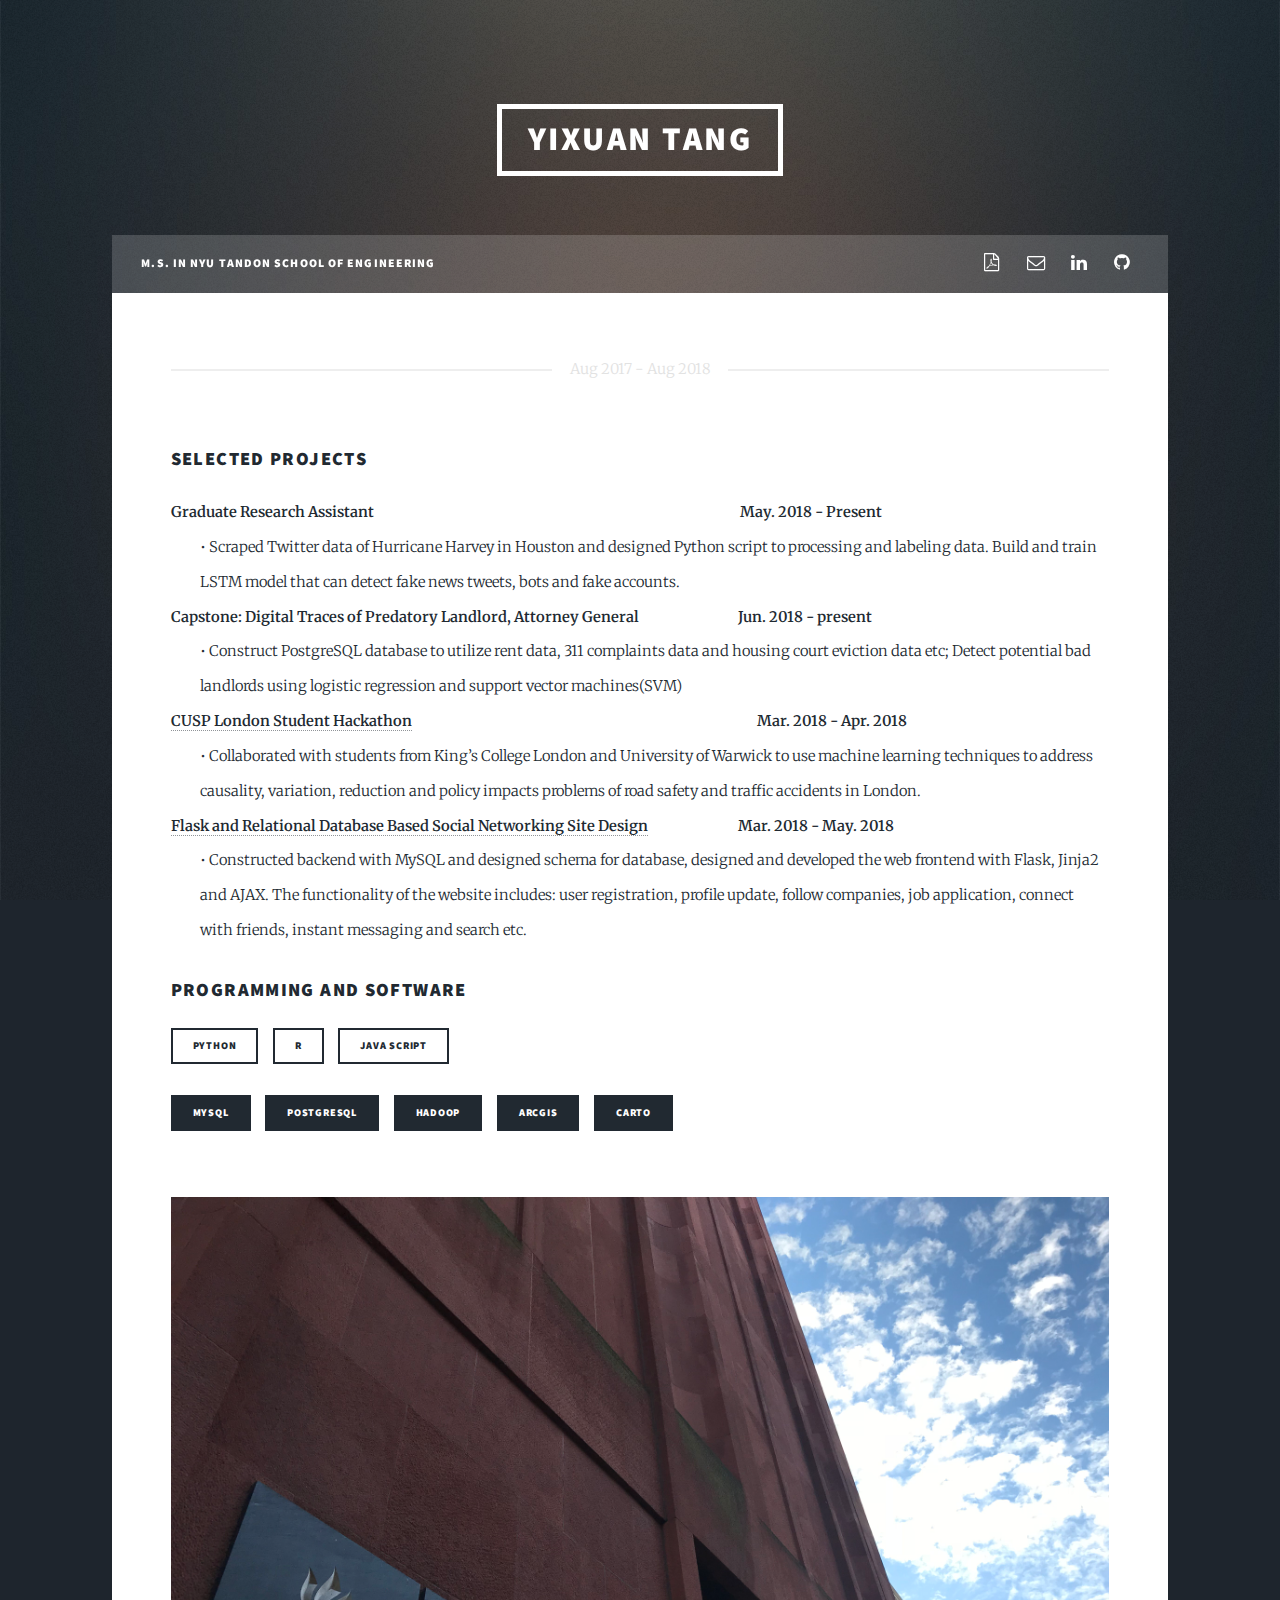
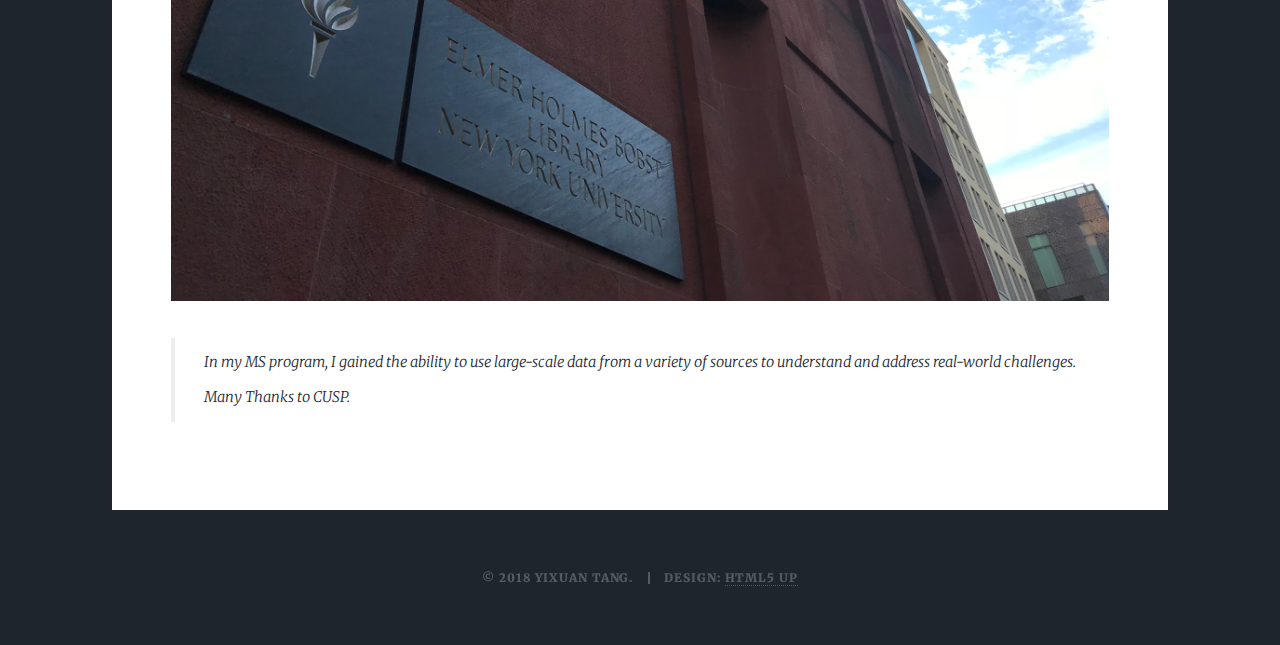
==== commit 9325e99f: "Update" ====
--- a/generic.html
+++ b/generic.html
@@ -25,16 +25,18 @@
 				<!-- Nav -->
 					<nav id="nav">
 						<ul class="links">
-							<li><a href="http://cusp.nyu.edu/masters-degree/">M.S. in NYU</a></li>
+							<li><a href="http://cusp.nyu.edu/masters-degree/">M.S. in NYU Tandon School of Engineering</a></li>
 							<!--http://www.scau.edu.cn-->
 						</ul>
 						<ul class="icons">
-							<li><a href="resume" class="icon fa-file-pdf-o"><span class="label">Resume</span></a></li>
-							<li><a href="#" class="icon alt fa-envelope-o"><span class="label">Email</span></a></li>
-							<li><a href="#" class="icon alt fa-linkedin"><span class="label">Linkedin</span></a></li>
-							<li><a href="#" class="icon alt fa-github"><span class="label">GitHub</span></a></li>
+							<li><a href="assets/resume/YixuanTang_Resume.pdf" class="icon fa-file-pdf-o"><span class="label">Resume</span></a></li>
+							<li><a href="mailto:yt1369@Nyu.edu?Subject=Hey%20There's%20a%20job%20opportunity%20for%20you%20%3AD" class="icon alt fa-envelope-o"><span class="label">Email</span></a></li>
+							<li><a href="https://www.linkedin.com/in/yixuan-tang-3b2814149/" class="icon alt fa-linkedin" class="icon alt fa-linkedin"><span class="label">Linkedin</span></a></li>
+							<li><a href="https://github.com/yixuantang" class="icon alt fa-github"><span class="label">GitHub</span></a></li>
 						</ul>
 					</nav>
+
+
 
 				<!-- Main -->
 					<div id="main">
@@ -44,9 +46,56 @@
 								<header class="major">
 									<span class="date">Aug 2017 - Aug 2018</span>
 								</header>
-								<div class="image main"><img src="images/nyu.jpg" alt="" /></div>
-								<p>Donec eget ex magna. Interdum et malesuada fames ac ante ipsum primis in faucibus. Pellentesque venenatis dolor imperdiet dolor mattis sagittis. Praesent rutrum sem diam, vitae egestas enim auctor sit amet. Pellentesque leo mauris, consectetur id ipsum sit amet, fergiat. Pellentesque in mi eu massa lacinia malesuada et a elit. Donec urna ex, lacinia in purus ac, pretium pulvinar mauris. Nunc lorem mauris, fringilla in aliquam at, euismod in lectus. Pellentesque habitant morbi tristique senectus et netus et malesuada fames ac turpis egestas. Curabitur sapien risus, commodo eget turpis at, elementum convallis enim turpis, lorem ipsum dolor sit amet nullam.</p>
-								<p>Lorem ipsum dolor sit amet, consectetur adipiscing elit. Duis dapibus rutrum facilisis. Class aptent taciti sociosqu ad litora torquent per conubia nostra, per inceptos himenaeos. Etiam tristique libero eu nibh porttitor fermentum. Nullam venenatis erat id vehicula viverra. Nunc ultrices eros ut ultricies condimentum. Mauris risus lacus, blandit sit amet venenatis non, bibendum vitae dolor. Nunc lorem mauris, fringilla in aliquam at, euismod in lectus. Pellentesque habitant morbi tristique senectus et netus et malesuada fames ac turpis egestas. In non lorem sit amet elit placerat maximus. Pellentesque aliquam maximus risus. Donec eget ex magna. Interdum et malesuada fames ac ante ipsum primis in faucibus. Pellentesque venenatis dolor imperdiet dolor mattis sagittis. Praesent rutrum sem diam, vitae egestas enim auctor sit amet. Pellentesque leo mauris, consectetur id ipsum.</p>
+
+								<h3>SELECTED PROJECTS</h3>
+									<dl>
+										<dt>Graduate Research Assistant  &emsp;&emsp; &emsp;&emsp;&emsp;&emsp;&emsp;&emsp;&emsp;&emsp;&emsp;&emsp;&emsp;&emsp;&emsp;&emsp;&emsp;&emsp;&emsp;&emsp;&emsp;&emsp;&emsp;&emsp;May. 2018 - Present</dt>
+										<dd>
+											<td>•	Scraped Twitter data of Hurricane Harvey in Houston and designed Python script to processing and labeling data. Build and train LSTM model that can detect fake news tweets, bots and fake accounts.
+</td>
+										</dd>
+
+										<dt>Capstone: Digital Traces of Predatory Landlord, Attorney General &emsp;&emsp; &emsp;&emsp;&emsp;&emsp; Jun. 2018 - present</dt>
+
+
+										<dd>
+											<td>• Construct PostgreSQL database to utilize rent data, 311 complaints data and housing court eviction data etc; Detect potential bad landlords using logistic regression and support vector machines(SVM)</td>
+										</dd>
+
+										<dt><a href="https://www.kcl.ac.uk/nms/newsrecords/CUSP-London-student-hackathon-tackles-urban-road-safety.aspx" class="link">CUSP London Student Hackathon</a>&emsp;&emsp;&emsp;&emsp;&emsp;&emsp;&emsp;&emsp;&emsp;&emsp;&emsp;&emsp;&emsp;&emsp;&emsp;&emsp;&emsp;&emsp;&emsp;&emsp;&emsp;&emsp;&emsp;Mar. 2018 - Apr. 2018</dt>
+										<dd>
+											<td>
+• Collaborated with students from King’s College London and University of Warwick to use machine
+learning techniques to address causality, variation, reduction and policy impacts problems of road safety
+and traffic accidents in London.</td>
+										</dd>
+										<dt><a href="https://github.com/yixuantang/Jobster" class="link">Flask and Relational Database Based Social Networking Site Design</a>&emsp;&emsp;&emsp;&emsp;&emsp;&emsp;Mar. 2018 - May. 2018</dt>
+										<dd>
+											<td>• Constructed backend with MySQL and designed schema for database, designed and developed the web
+frontend with Flask, Jinja2 and AJAX. The functionality of the website includes: user registration, profile update, follow companies, job
+application, connect with friends, instant messaging and search etc.</td>
+										</dd>
+									</dl>
+								<h3>Programming and Software</h3>
+									<ul class="actions small">
+										<li><a href="#" class="button small">Python</a></li>
+										<li><a href="#" class="button small">R</a></li>
+										<li><a href="#" class="button small">Java Script</a></li>
+									</ul>
+									<div class="row">
+										<div class="col-6 col-12-small">
+											<ul class="actions small">
+												<li><a href="#" class="button primary small">MySQL</a></li>
+												<li><a href="#" class="button primary small">PostgreSQL</a></li>
+												<li><a href="#" class="button primary small">Hadoop</a></li>
+												<li><a href="#" class="button primary small">Arcgis</a></li>
+												<li><a href="#" class="button primary small">Carto</a></li>
+											</ul>
+										</div>
+									</div>
+								<div class="image main"><img src="images/bobst.jpg" alt="" /></div>
+								<blockquote>In my MS program, I gained the ability to use large-scale data from a variety of sources to understand and address real-world challenges. Many Thanks to CUSP.</blockquote>
+
 							</section>
 
 					</div>
--- a/assets/css/main.css
+++ b/assets/css/main.css
@@ -2832,7 +2832,7 @@
 		dl dt {
 			display: block;
 			font-weight: 600;
-			margin: 0 0 1rem 0;
+			margin: 0px;
 		}
 
 		dl dd {
